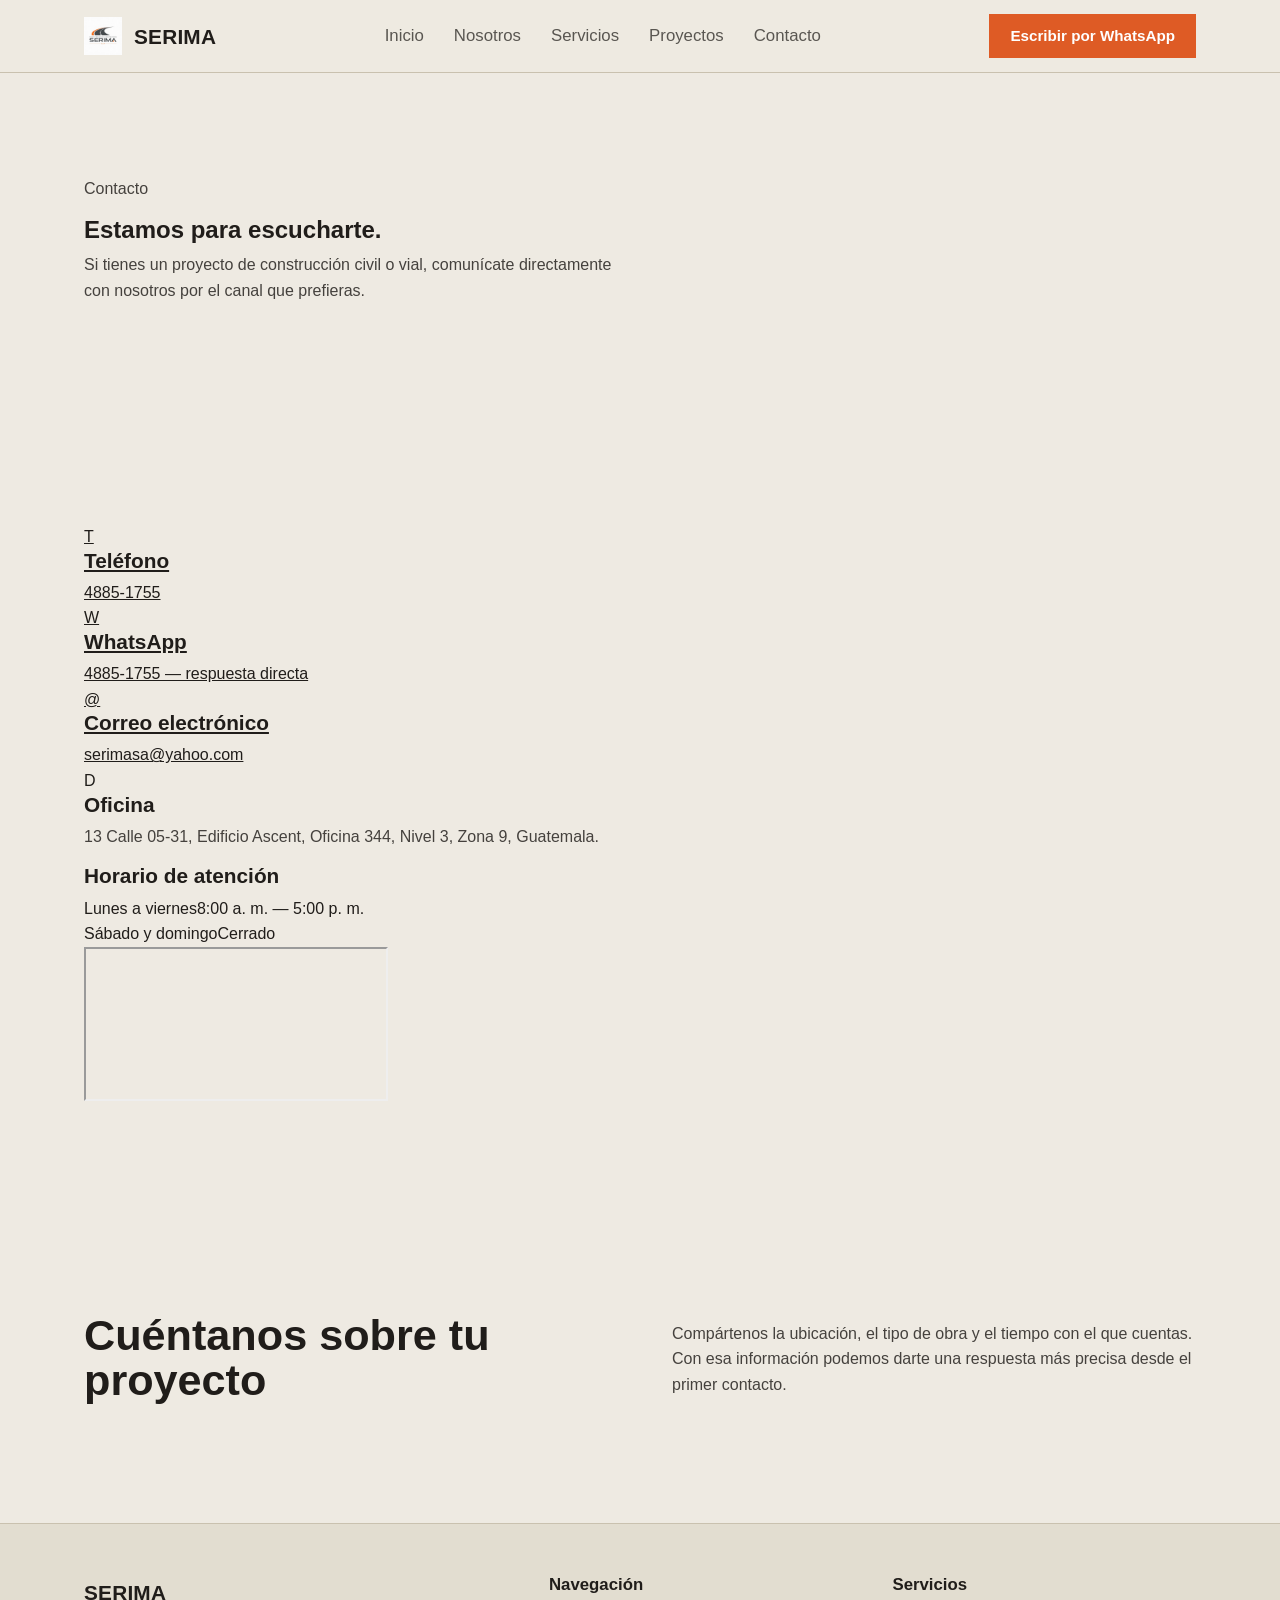
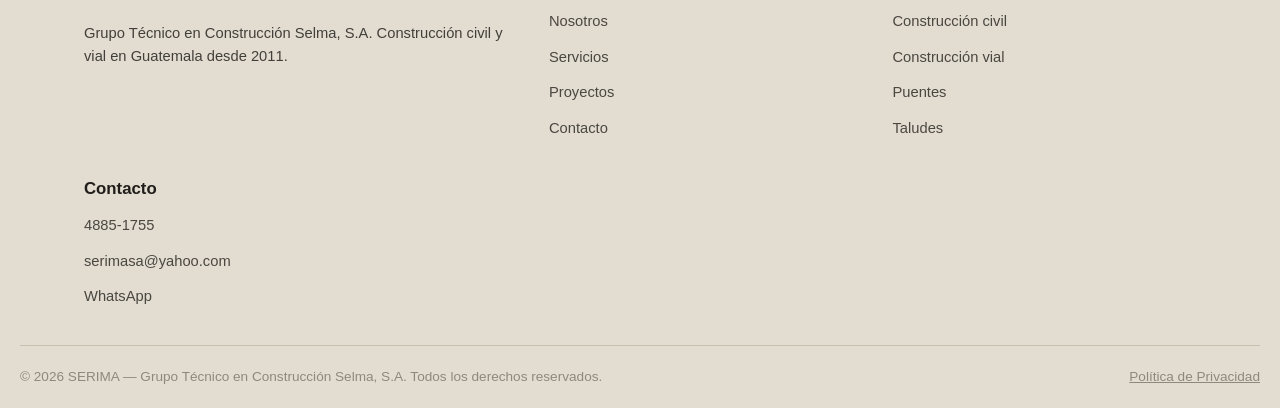
==== contacto.html @ ebe86810 "Add files via upload" ====
<!DOCTYPE html>
<html lang="es-GT">
<head>
<meta charset="UTF-8">
<meta name="viewport" content="width=device-width, initial-scale=1.0">
<title>Contacto | SERIMA — Grupo Técnico en Construcción</title>
<meta name="description" content="Contacta a SERIMA para tu próximo proyecto de construcción civil o vial en Guatemala. Teléfono, WhatsApp, correo y dirección de oficina.">
<link rel="canonical" href="https://serimagt.com/contacto.html">
<link rel="icon" href="recursos/LOGO SERIMA.jpeg">
<link rel="stylesheet" href="styles.css">
</head>
<body>
<a class="skip-link" href="#main">Saltar al contenido principal</a>

<header class="site-header" id="site-header">
  <div class="container">
    <a href="index.html" class="site-logo">
      <img src="recursos/LOGO SERIMA.jpeg" alt="Logotipo de SERIMA">
      <span class="site-logo-text">SERIMA</span>
    </a>
    <nav class="main-nav" id="main-nav" aria-label="Navegación principal">
      <ul>
        <li><a href="index.html">Inicio</a></li>
        <li><a href="nosotros.html">Nosotros</a></li>
        <li><a href="servicios.html">Servicios</a></li>
        <li><a href="proyectos.html">Proyectos</a></li>
        <li><a href="contacto.html" aria-current="page">Contacto</a></li>
      </ul>
    </nav>
    <div class="header-cta">
      <a href="https://wa.me/50248851755" target="_blank" rel="noopener" class="btn btn-primary">Escribir por WhatsApp</a>
      <button type="button" class="nav-toggle" id="nav-toggle" aria-label="Abrir menú" aria-expanded="false" aria-controls="main-nav">
        <span></span><span></span><span></span>
      </button>
    </div>
  </div>
</header>

<main id="main">

  <section class="page-hero">
    <div class="container">
      <p class="page-hero-tag">Contacto</p>
      <h1>Estamos para escucharte.</h1>
      <p>Si tienes un proyecto de construcción civil o vial, comunícate directamente con nosotros por el canal que prefieras.</p>
    </div>
  </section>

  <section>
    <div class="container contact-layout">
      <div class="contact-channels">
        <a href="tel:+50248851755" class="contact-channel">
          <span class="icon">T</span>
          <div><h3>Teléfono</h3><span>4885-1755</span></div>
        </a>
        <a href="https://wa.me/50248851755" target="_blank" rel="noopener" class="contact-channel">
          <span class="icon">W</span>
          <div><h3>WhatsApp</h3><span>4885-1755 — respuesta directa</span></div>
        </a>
        <a href="mailto:serimasa@yahoo.com" class="contact-channel">
          <span class="icon">@</span>
          <div><h3>Correo electrónico</h3><span>serimasa@yahoo.com</span></div>
        </a>
        <div class="contact-channel" style="cursor:default;">
          <span class="icon">D</span>
          <div><h3>Oficina</h3><p>13 Calle 05-31, Edificio Ascent, Oficina 344, Nivel 3, Zona 9, Guatemala.</p></div>
        </div>

        <div class="hours-card">
          <h3>Horario de atención</h3>
          <div class="hours-row"><span>Lunes a viernes</span><span>8:00 a. m. — 5:00 p. m.</span></div>
          <div class="hours-row"><span>Sábado y domingo</span><span>Cerrado</span></div>
        </div>
      </div>

      <div class="contact-map">
        <iframe
          title="Ubicación de SERIMA en Zona 9, Guatemala"
          loading="lazy"
          referrerpolicy="no-referrer-when-downgrade"
          src="https://www.google.com/maps?q=13+Calle+5-31+Zona+9+Ciudad+de+Guatemala&output=embed">
        </iframe>
      </div>
    </div>
  </section>

  <section class="section-tight" style="background:var(--stone-deep);">
    <div class="container statement-grid">
      <h2>Cuéntanos sobre tu proyecto</h2>
      <p>Compártenos la ubicación, el tipo de obra y el tiempo con el que cuentas. Con esa información podemos darte una respuesta más precisa desde el primer contacto.</p>
    </div>
  </section>

</main>

<footer class="site-footer">
  <div class="container footer-grid">
    <div class="footer-brand">
      <span class="site-logo-text">SERIMA</span>
      <p>Grupo Técnico en Construcción Selma, S.A. Construcción civil y vial en Guatemala desde 2011.</p>
    </div>
    <div class="footer-col">
      <h4>Navegación</h4>
      <ul>
        <li><a href="nosotros.html">Nosotros</a></li>
        <li><a href="servicios.html">Servicios</a></li>
        <li><a href="proyectos.html">Proyectos</a></li>
        <li><a href="contacto.html">Contacto</a></li>
      </ul>
    </div>
    <div class="footer-col">
      <h4>Servicios</h4>
      <ul>
        <li><a href="servicios.html#civil">Construcción civil</a></li>
        <li><a href="servicios.html#vial">Construcción vial</a></li>
        <li><a href="servicios.html#puentes">Puentes</a></li>
        <li><a href="servicios.html#taludes">Taludes</a></li>
      </ul>
    </div>
    <div class="footer-col">
      <h4>Contacto</h4>
      <ul>
        <li><a href="tel:+50248851755">4885-1755</a></li>
        <li><a href="mailto:serimasa@yahoo.com">serimasa@yahoo.com</a></li>
        <li><a href="https://wa.me/50248851755" target="_blank" rel="noopener">WhatsApp</a></li>
      </ul>
    </div>
  </div>
  <div class="container footer-bottom">
    <span>&copy; <span id="footer-year">2026</span> SERIMA — Grupo Técnico en Construcción Selma, S.A. Todos los derechos reservados.</span>
    <a href="privacidad.html">Política de Privacidad</a>
  </div>
</footer>

<script src="main.js"></script>
</body>
</html>
---- styles.css ----
/* =========================================================
   SERIMA — Grupo Técnico en Construcción Selma, S.A.
   Hoja de estilos principal

   Concepto: el sitio se lee como un juego de planos técnicos.
   Cada sección es una "lámina" (título con código L-0X), con
   el acento en el naranja de seguridad y azul de plano, sobre
   un fondo de papel técnico. Tipografía condensada para
   titulares (señalética / rotulado de obra) y Plex para el
   cuerpo y los datos técnicos.
   ========================================================= */

:root {
  --paper: #eeeae2;
  --paper-deep: #e2ddd0;
  --ink: #201d1a;
  --steel: #37536b;
  --steel-deep: #223546;
  --safety: #de5b25;
  --safety-deep: #b4441a;
  --concrete: #8d897d;
  --line: #c9c1af;
  --white: #ffffff;

  --font-display: "Barlow Condensed", "Arial Narrow", sans-serif;
  --font-body: "IBM Plex Sans", "Segoe UI", sans-serif;
  --font-mono: "IBM Plex Mono", "Courier New", monospace;

  --maxw: 1240px;
  --gutter: clamp(20px, 5vw, 64px);
  --section-space: clamp(56px, 8vw, 108px);
}

* { box-sizing: border-box; }
html { scroll-behavior: smooth; }
@media (prefers-reduced-motion: reduce) {
  html { scroll-behavior: auto; }
  *, *::before, *::after {
    animation-duration: 0.01ms !important;
    animation-iteration-count: 1 !important;
    transition-duration: 0.01ms !important;
    scroll-behavior: auto !important;
  }
}

body {
  margin: 0;
  font-family: var(--font-body);
  color: var(--ink);
  background: var(--paper);
  line-height: 1.6;
  -webkit-font-smoothing: antialiased;
}

h1, h2, h3, h4 { font-family: var(--font-display); font-weight: 600; line-height: 1.05; margin: 0 0 0.4em; }
h2 { font-size: clamp(1.9rem, 3.4vw, 2.7rem); }
h3 { font-size: 1.3rem; }

p { margin: 0 0 1em; max-width: 62ch; color: var(--ink); opacity: 0.82; }

a { color: inherit; }
img { max-width: 100%; display: block; }

.container { max-width: var(--maxw); margin: 0 auto; padding-left: var(--gutter); padding-right: var(--gutter); }
section { padding-top: var(--section-space); padding-bottom: var(--section-space); }

a:focus-visible, button:focus-visible {
  outline: 2px solid var(--safety);
  outline-offset: 3px;
}

.skip-link {
  position: absolute;
  left: -9999px;
  top: 0;
  background: var(--ink);
  color: var(--white);
  padding: 12px 20px;
  z-index: 200;
}
.skip-link:focus { left: 0; }

/* "Lámina" tag used to open a section — varies placement per section
   rather than repeating one identical eyebrow treatment everywhere. */
.sheet-tag {
  display: inline-block;
  font-family: var(--font-mono);
  font-size: 0.78rem;
  color: var(--steel);
  border: 1px solid var(--line);
  padding: 4px 10px;
  margin: 0 0 18px;
  background: var(--white);
}

/* Buttons */
.btn {
  display: inline-flex;
  align-items: center;
  gap: 10px;
  padding: 13px 26px;
  font-family: var(--font-display);
  font-size: 1.05rem;
  font-weight: 600;
  text-decoration: none;
  border: 1px solid transparent;
  cursor: pointer;
  transition: background 0.2s ease, color 0.2s ease, border-color 0.2s ease;
}
.btn-primary { background: var(--safety); color: var(--white); }
.btn-primary:hover { background: var(--safety-deep); }
.btn-secondary { background: transparent; color: var(--ink); border-color: var(--ink); }
.btn-secondary:hover { background: var(--ink); color: var(--paper); }

/* =========================================================
   HEADER
   ========================================================= */
.site-header {
  position: sticky;
  top: 0;
  z-index: 100;
  background: rgba(238, 234, 226, 0.9);
  backdrop-filter: saturate(160%) blur(8px);
  border-bottom: 1px solid var(--line);
  transition: background 0.2s ease;
}
.site-header .container {
  display: flex;
  align-items: center;
  justify-content: space-between;
  padding-top: 14px;
  padding-bottom: 14px;
}
.site-logo { display: flex; align-items: center; gap: 12px; text-decoration: none; color: var(--ink); }
.site-logo img { height: 38px; width: auto; }
.site-logo-text { font-family: var(--font-display); font-weight: 700; font-size: 1.3rem; letter-spacing: 0.01em; }

.main-nav ul { display: flex; gap: 30px; list-style: none; margin: 0; padding: 0; }
.main-nav a {
  text-decoration: none;
  font-family: var(--font-display);
  font-size: 1.05rem;
  color: var(--ink);
  opacity: 0.72;
  transition: opacity 0.2s ease;
}
.main-nav a:hover { opacity: 1; color: var(--safety); }

.header-cta { display: flex; align-items: center; gap: 18px; }
.header-cta .btn { padding: 9px 20px; font-size: 0.95rem; }

.nav-toggle { display: none; background: none; border: none; cursor: pointer; padding: 6px; }
.nav-toggle span { display: block; width: 24px; height: 2px; background: var(--ink); margin: 5px 0; transition: transform 0.2s ease, opacity 0.2s ease; }
.site-header.nav-open .nav-toggle span:nth-child(1) { transform: translateY(7px) rotate(45deg); }
.site-header.nav-open .nav-toggle span:nth-child(2) { opacity: 0; }
.site-header.nav-open .nav-toggle span:nth-child(3) { transform: translateY(-7px) rotate(-45deg); }

/* =========================================================
   HERO
   ========================================================= */
.hero {
  position: relative;
  padding-top: clamp(40px, 7vw, 84px);
  padding-bottom: clamp(40px, 7vw, 84px);
  background-image:
    linear-gradient(var(--line) 1px, transparent 1px),
    linear-gradient(90deg, var(--line) 1px, transparent 1px);
  background-size: 40px 40px;
  background-position: center top;
  background-color: var(--paper);
  -webkit-mask-image: linear-gradient(to bottom, black 0%, black 82%, transparent 100%);
  mask-image: linear-gradient(to bottom, black 0%, black 82%, transparent 100%);
}
.hero-grid {
  display: grid;
  grid-template-columns: 1.05fr 0.95fr;
  gap: clamp(32px, 5vw, 72px);
  align-items: center;
}
.hero-copy h1 {
  font-size: clamp(2.6rem, 5.2vw, 4.2rem);
  margin-bottom: 0.35em;
  opacity: 0;
  animation: rise 0.7s ease 0.05s forwards;
}
.hero-copy .lede {
  font-size: 1.15rem;
  max-width: 46ch;
  opacity: 0;
  animation: rise 0.7s ease 0.2s forwards;
}
.hero-actions {
  display: flex;
  gap: 16px;
  flex-wrap: wrap;
  margin: 26px 0 40px;
  opacity: 0;
  animation: rise 0.7s ease 0.35s forwards;
}

.title-block {
  display: grid;
  grid-template-columns: repeat(4, auto);
  gap: 0;
  border-top: 1px solid var(--ink);
  border-bottom: 1px solid var(--ink);
  margin: 0;
  opacity: 0;
  animation: rise 0.7s ease 0.5s forwards;
}
.title-block > div {
  padding: 12px 20px 12px 0;
  border-right: 1px solid var(--line);
}
.title-block > div:last-child { border-right: none; padding-right: 0; }
.title-block dt { font-family: var(--font-mono); font-size: 0.72rem; color: var(--concrete); margin: 0 0 4px; }
.title-block dd { font-family: var(--font-display); font-size: 1.15rem; margin: 0; }

.hero-media {
  position: relative;
  margin: 0;
  opacity: 0;
  animation: rise 0.7s ease 0.3s forwards;
}
.hero-media img { width: 100%; aspect-ratio: 4/5; object-fit: cover; background: var(--paper-deep); }
.hero-media figcaption {
  display: flex;
  gap: 10px;
  align-items: baseline;
  font-family: var(--font-mono);
  font-size: 0.78rem;
  color: var(--concrete);
  margin-top: 10px;
}
.hero-media figcaption span { color: var(--safety); }
.crop { position: absolute; width: 22px; height: 22px; border: 2px solid var(--safety); z-index: 2; }
.crop-tl { top: -9px; left: -9px; border-right: none; border-bottom: none; }
.crop-br { bottom: 33px; right: -9px; border-left: none; border-top: none; }

@keyframes rise {
  from { opacity: 0; transform: translateY(14px); }
  to { opacity: 1; transform: translateY(0); }
}
@media (prefers-reduced-motion: reduce) {
  .hero-copy h1, .hero-copy .lede, .hero-actions, .title-block, .hero-media { animation: none; opacity: 1; }
}

/* =========================================================
   STATEMENT BAND
   ========================================================= */
.statement { background: var(--steel-deep); color: var(--paper); }
.statement-grid { display: grid; grid-template-columns: 1fr 1fr; gap: clamp(24px, 5vw, 64px); align-items: center; }
.statement h2 { color: var(--paper); font-size: clamp(1.8rem, 3.4vw, 2.6rem); margin: 0; }
.statement p { color: var(--paper); opacity: 0.78; margin: 0; max-width: 52ch; }

/* =========================================================
   ABOUT
   ========================================================= */
.about-grid { display: grid; grid-template-columns: 0.85fr 1.15fr; gap: clamp(32px, 6vw, 80px); }
.about-figure { display: flex; flex-direction: column; gap: 14px; }
.about-figure .since { font-family: var(--font-display); font-size: 5rem; color: var(--safety); line-height: 1; }
.about-figure .since-label { font-size: 0.98rem; color: var(--concrete); max-width: 20ch; }

.about-copy blockquote {
  margin: 24px 0;
  padding: 4px 0 4px 22px;
  border-left: 3px solid var(--safety);
  font-family: var(--font-display);
  font-size: 1.3rem;
  font-weight: 500;
  font-style: normal;
  color: var(--ink);
  max-width: 46ch;
}

.chips-label { font-family: var(--font-mono); font-size: 0.85rem; color: var(--concrete); margin-top: 48px; }
.chip-list { list-style: none; margin: 14px 0 0; padding: 0; display: flex; flex-wrap: wrap; gap: 10px; }
.chip-list li {
  font-size: 0.92rem;
  padding: 8px 14px;
  border: 1px solid var(--line);
  background: var(--white);
}

/* =========================================================
   SERVICES / EXPERIENCIA
   ========================================================= */
.services-grid {
  display: grid;
  grid-template-columns: repeat(4, 1fr);
  gap: 1px;
  background: var(--line);
  margin-top: 36px;
  border: 1px solid var(--line);
}
.service-card { background: var(--paper); padding: 32px 28px; transition: background 0.2s ease; }
.service-card:hover { background: var(--white); }
.service-card .code { display: block; font-family: var(--font-mono); color: var(--safety); font-size: 0.85rem; margin-bottom: 20px; }
.service-card h3 { margin-bottom: 10px; }
.service-card p { font-size: 0.95rem; margin-bottom: 0; max-width: 34ch; }

.traits-block { margin-top: var(--section-space); }
.traits-list {
  margin: 20px 0 0;
  display: grid;
  grid-template-columns: repeat(3, 1fr);
  border-top: 1px solid var(--line);
}
.traits-list > div {
  padding: 22px 26px 22px 0;
  border-bottom: 1px solid var(--line);
}
.traits-list > div:nth-child(3n) { padding-right: 0; }
.traits-list dt { font-family: var(--font-display); font-size: 1.15rem; margin-bottom: 6px; }
.traits-list dd { margin: 0; font-size: 0.92rem; color: var(--concrete); max-width: 32ch; }

/* =========================================================
   ENFOQUE / PROCESS RAIL
   ========================================================= */
.approach-lede { margin-top: 4px; max-width: 60ch; }
.process-rail {
  list-style: none;
  margin: 48px 0 0;
  padding: 0;
  display: grid;
  grid-template-columns: repeat(5, 1fr);
  gap: 24px;
  position: relative;
}
.process-rail::before {
  content: "";
  position: absolute;
  top: 14px;
  left: 0;
  right: 0;
  height: 1px;
  background: var(--line);
}
.process-rail li { position: relative; padding-top: 40px; }
.process-rail .step-index {
  position: absolute;
  top: 0;
  left: 0;
  font-family: var(--font-mono);
  font-size: 0.85rem;
  color: var(--white);
  background: var(--safety);
  width: 28px;
  height: 28px;
  display: flex;
  align-items: center;
  justify-content: center;
}
.process-rail h3 { font-size: 1.15rem; margin-bottom: 6px; }
.process-rail p { font-size: 0.9rem; margin-bottom: 0; max-width: 26ch; }

/* =========================================================
   PROJECTS
   ========================================================= */
.projects-header {
  display: flex;
  justify-content: space-between;
  align-items: flex-end;
  flex-wrap: wrap;
  gap: 24px;
  margin-bottom: 36px;
}
.filter-bar { display: flex; flex-wrap: wrap; gap: 10px; }
.filter-btn {
  font-family: var(--font-display);
  font-size: 1rem;
  padding: 8px 18px;
  background: var(--white);
  border: 1px solid var(--line);
  cursor: pointer;
  color: var(--ink);
  opacity: 0.75;
  transition: all 0.2s ease;
}
.filter-btn:hover { border-color: var(--safety); opacity: 1; }
.filter-btn.active { background: var(--ink); border-color: var(--ink); color: var(--paper); opacity: 1; }

.projects-grid { display: grid; grid-template-columns: repeat(3, 1fr); gap: 24px; }
.project-card {
  cursor: pointer;
  background: none;
  border: none;
  padding: 0;
  text-align: left;
  font: inherit;
  color: inherit;
  display: block;
  width: 100%;
}
.project-card .thumb { aspect-ratio: 4/3; overflow: hidden; background: var(--paper-deep); position: relative; }
.project-card .thumb img { width: 100%; height: 100%; object-fit: cover; transition: transform 0.4s ease; }
.project-card:hover .thumb img { transform: scale(1.04); }
.project-card .code-tag {
  position: absolute;
  top: 10px;
  left: 10px;
  font-family: var(--font-mono);
  font-size: 0.72rem;
  background: rgba(32, 29, 26, 0.82);
  color: var(--white);
  padding: 4px 8px;
}
.project-card .tag {
  position: absolute;
  bottom: 10px;
  left: 10px;
  background: var(--safety);
  color: var(--white);
  font-family: var(--font-display);
  font-size: 0.9rem;
  padding: 3px 10px;
}
.project-card h3 { margin-top: 14px; font-size: 1.2rem; }
.project-card .meta { font-family: var(--font-mono); font-size: 0.8rem; color: var(--concrete); }
.project-card[hidden] { display: none; }

/* Project modal */
.modal-overlay {
  position: fixed;
  inset: 0;
  background: rgba(20, 18, 15, 0.88);
  display: none;
  align-items: center;
  justify-content: center;
  z-index: 300;
  padding: 24px;
}
.modal-overlay.open { display: flex; }
.modal { background: var(--white); max-width: 980px; width: 100%; max-height: 90vh; overflow-y: auto; position: relative; }
.modal-close {
  position: absolute;
  top: 14px;
  right: 14px;
  background: var(--white);
  border: 1px solid var(--line);
  width: 40px;
  height: 40px;
  cursor: pointer;
  font-size: 1.3rem;
  z-index: 5;
}
.modal-gallery { display: grid; grid-template-columns: 2fr 1fr; gap: 2px; background: var(--line); }
.modal-gallery .main-img { aspect-ratio: 4/3; overflow: hidden; grid-row: span 2; }
.modal-gallery .sub-img { aspect-ratio: 4/3; overflow: hidden; }
.modal-gallery img { width: 100%; height: 100%; object-fit: cover; }
.modal-body { padding: clamp(24px, 4vw, 44px); }
.modal-body .sheet-tag { margin-bottom: 14px; }
.modal-body h3 { font-size: 1.8rem; }
.modal-body .meta { font-family: var(--font-mono); font-size: 0.85rem; color: var(--concrete); }
.spec-list { margin-top: 22px; border-top: 1px solid var(--line); padding-top: 18px; display: grid; gap: 12px; }
.spec-list .row { display: grid; grid-template-columns: 190px 1fr; gap: 16px; font-size: 0.9rem; }
.spec-list .row span:first-child { font-family: var(--font-mono); font-size: 0.78rem; color: var(--steel); }

/* =========================================================
   CTA BAND
   ========================================================= */
.cta-band { background: var(--ink); color: var(--paper); }
.cta-band-grid { display: flex; align-items: center; justify-content: space-between; flex-wrap: wrap; gap: 24px; }
.cta-band h2 { color: var(--paper); font-size: clamp(1.7rem, 3vw, 2.3rem); margin-bottom: 8px; }
.cta-band p { color: var(--paper); opacity: 0.72; margin-bottom: 0; max-width: 46ch; }

/* =========================================================
   CONTACT
   ========================================================= */
.contact-lede { margin-top: -6px; }
.contact-grid { display: grid; grid-template-columns: repeat(3, 1fr); gap: 20px; margin-top: 32px; }
.contact-card { border: 1px solid var(--line); padding: 26px; background: var(--white); }
.contact-card-wide { grid-column: span 2; }
.contact-card .label { display: block; font-family: var(--font-mono); font-size: 0.78rem; color: var(--concrete); margin-bottom: 10px; }
.contact-card a, .contact-card span.value { font-family: var(--font-display); font-size: 1.2rem; text-decoration: none; }
.contact-card a:hover { color: var(--safety); }

/* =========================================================
   FOOTER
   ========================================================= */
.site-footer { background: var(--paper-deep); border-top: 1px solid var(--line); padding-top: 52px; }
.footer-grid { display: grid; grid-template-columns: 1.4fr 1fr 1fr; gap: 40px; padding-bottom: 36px; }
.footer-brand .site-logo-text { font-size: 1.3rem; }
.footer-brand p { margin-top: 12px; font-size: 0.92rem; }
.footer-col h4 { font-size: 1.05rem; margin-bottom: 14px; }
.footer-col ul { list-style: none; margin: 0; padding: 0; display: grid; gap: 10px; }
.footer-col a { text-decoration: none; font-size: 0.92rem; opacity: 0.78; }
.footer-col a:hover { opacity: 1; color: var(--safety); }
.footer-bottom {
  border-top: 1px solid var(--line);
  padding: 20px 0;
  display: flex;
  justify-content: space-between;
  flex-wrap: wrap;
  gap: 12px;
  font-size: 0.85rem;
  color: var(--concrete);
}
.footer-bottom a { text-decoration: underline; }

/* =========================================================
   RESPONSIVE
   ========================================================= */
@media (max-width: 1080px) {
  .services-grid { grid-template-columns: repeat(2, 1fr); }
  .traits-list { grid-template-columns: repeat(2, 1fr); }
  .traits-list > div:nth-child(3n) { padding-right: 26px; }
  .traits-list > div:nth-child(2n) { padding-right: 0; }
  .process-rail { grid-template-columns: repeat(3, 1fr); row-gap: 40px; }
  .projects-grid { grid-template-columns: repeat(2, 1fr); }
}

@media (max-width: 900px) {
  .main-nav, .header-cta .btn-secondary { display: none; }
  .nav-toggle { display: block; }

  .site-header.nav-open .main-nav {
    display: block;
    position: absolute;
    top: 100%;
    left: 0;
    right: 0;
    background: var(--paper);
    border-bottom: 1px solid var(--line);
    padding: 20px var(--gutter) 28px;
  }
  .site-header.nav-open .main-nav ul { flex-direction: column; gap: 16px; }

  .hero-grid { grid-template-columns: 1fr; }
  .hero-media { order: -1; }
  .hero-media img { width: 100%; height: 46vh; max-height: 340px; aspect-ratio: auto; object-fit: cover; }
  .title-block { grid-template-columns: repeat(2, 1fr); row-gap: 14px; }
  .title-block > div:nth-child(odd) { border-right: 1px solid var(--line); }
  .title-block > div:nth-child(even) { border-right: none; }

  .statement-grid { grid-template-columns: 1fr; }
  .about-grid { grid-template-columns: 1fr; }
  .about-figure { flex-direction: row; align-items: center; gap: 22px; }

  .contact-grid { grid-template-columns: repeat(2, 1fr); }
  .contact-card-wide { grid-column: span 2; }

  .footer-grid { grid-template-columns: 1fr 1fr; }
}

@media (max-width: 680px) {
  .services-grid { grid-template-columns: 1fr; }
  .traits-list { grid-template-columns: 1fr; }
  .traits-list > div { padding-right: 0 !important; }
  .process-rail { grid-template-columns: 1fr; row-gap: 28px; }
  .process-rail::before { display: none; }
  .projects-grid { grid-template-columns: 1fr; }
  .modal-gallery { grid-template-columns: 1fr; }
  .modal-gallery .main-img { grid-row: auto; }
  .contact-grid { grid-template-columns: 1fr; }
  .contact-card-wide { grid-column: span 1; }
  .footer-grid { grid-template-columns: 1fr; }
  .cta-band-grid { flex-direction: column; align-items: flex-start; }
  .about-figure { flex-direction: column; align-items: flex-start; }
  .spec-list .row { grid-template-columns: 1fr; gap: 2px; }
}

/* =========================================================
   PRIVACY PAGE (compatibilidad con privacidad.html existente)
   ========================================================= */
.legal-page main { padding-top: var(--section-space); padding-bottom: var(--section-space); }
.legal-page h1 { font-size: clamp(2rem, 4vw, 2.8rem); }
.legal-page h2 { font-size: 1.3rem; margin-top: 2em; }
.legal-page .updated { color: var(--concrete); font-size: 0.9rem; }
.legal-page article { max-width: 72ch; }
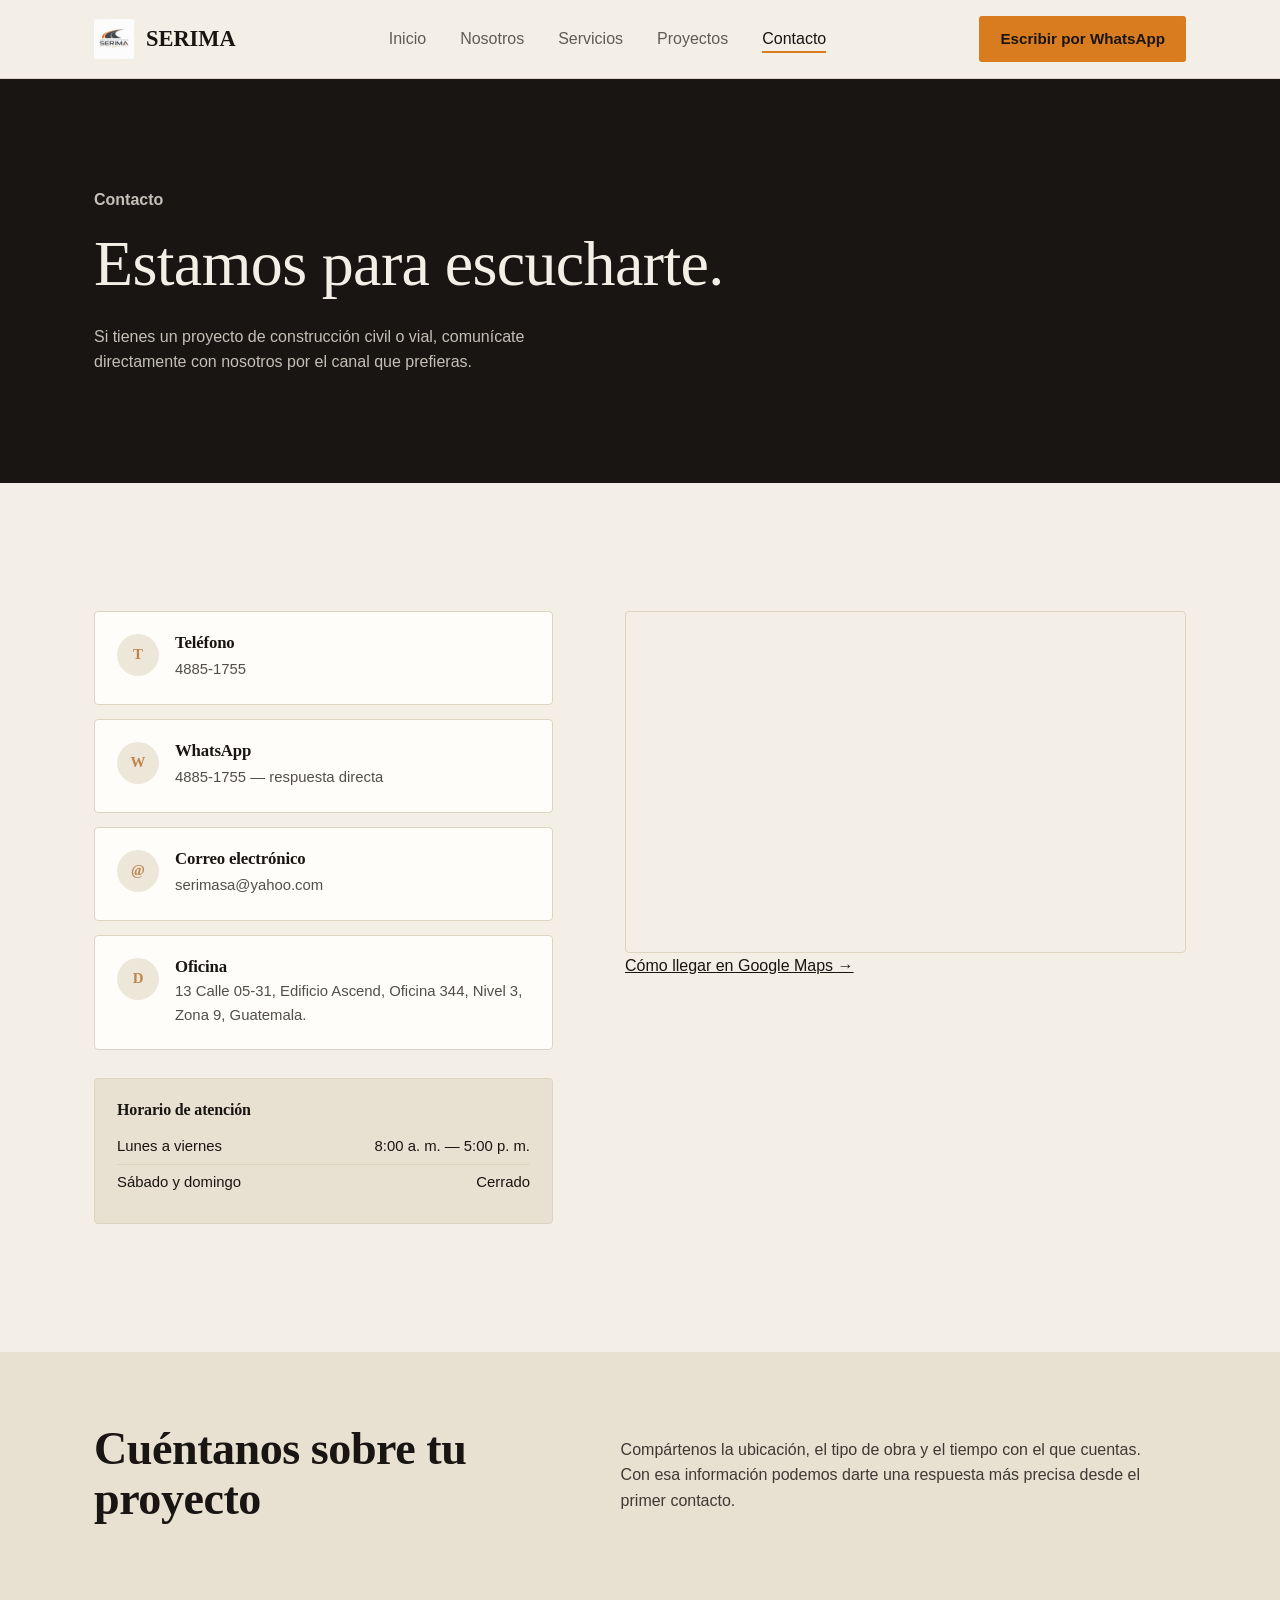
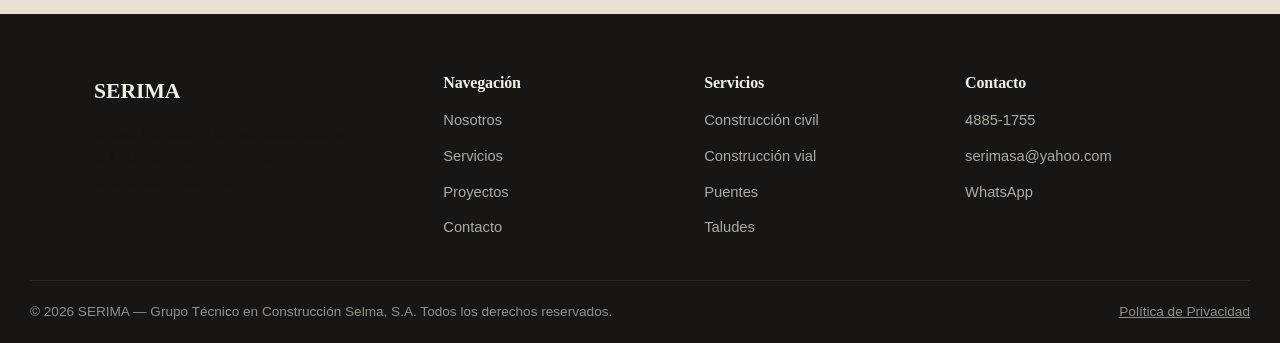
==== commit c2cd9370: "Update contacto.html" ====
--- a/contacto.html
+++ b/contacto.html
@@ -3,6 +3,8 @@
 <head>
 <meta charset="UTF-8">
 <meta name="viewport" content="width=device-width, initial-scale=1.0">
+<meta name="referrer" content="strict-origin-when-cross-origin">
+<meta http-equiv="Content-Security-Policy" content="default-src 'self'; script-src 'self' 'unsafe-inline'; style-src 'self' 'unsafe-inline' https://fonts.googleapis.com; font-src https://fonts.gstatic.com; img-src 'self' data:; frame-src https://www.google.com; connect-src 'self'; base-uri 'self'; form-action 'self'; object-src 'none'; frame-ancestors 'self';">
 <title>Contacto | SERIMA — Grupo Técnico en Construcción</title>
 <meta name="description" content="Contacta a SERIMA para tu próximo proyecto de construcción civil o vial en Guatemala. Teléfono, WhatsApp, correo y dirección de oficina.">
 <link rel="canonical" href="https://serimagt.com/contacto.html">
@@ -63,7 +65,7 @@
         </a>
         <div class="contact-channel" style="cursor:default;">
           <span class="icon">D</span>
-          <div><h3>Oficina</h3><p>13 Calle 05-31, Edificio Ascent, Oficina 344, Nivel 3, Zona 9, Guatemala.</p></div>
+          <div><h3>Oficina</h3><p>13 Calle 05-31, Edificio Ascend, Oficina 344, Nivel 3, Zona 9, Guatemala.</p></div>
         </div>
 
         <div class="hours-card">
@@ -73,13 +75,16 @@
         </div>
       </div>
 
-      <div class="contact-map">
-        <iframe
-          title="Ubicación de SERIMA en Zona 9, Guatemala"
-          loading="lazy"
-          referrerpolicy="no-referrer-when-downgrade"
-          src="https://www.google.com/maps?q=13+Calle+5-31+Zona+9+Ciudad+de+Guatemala&output=embed">
-        </iframe>
+      <div class="contact-map-col">
+        <div class="contact-map">
+          <iframe
+            title="Ubicación de SERIMA — Edificio Ascend, Zona 9, Guatemala"
+            loading="lazy"
+            referrerpolicy="no-referrer-when-downgrade"
+            src="https://www.google.com/maps?q=Edificio+Ascend+13+Calle+5-31+Zona+9+Ciudad+de+Guatemala&output=embed">
+          </iframe>
+        </div>
+        <a href="https://www.google.com/maps/dir/?api=1&destination=Edificio+Ascend,+13+Calle+5-31,+Zona+9,+Ciudad+de+Guatemala" target="_blank" rel="noopener" class="map-directions-link">Cómo llegar en Google Maps →</a>
       </div>
     </div>
   </section>
--- a/styles.css
+++ b/styles.css
@@ -1,34 +1,40 @@
 /* =========================================================
    SERIMA — Grupo Técnico en Construcción Selma, S.A.
-   Hoja de estilos principal
-
-   Concepto: el sitio se lee como un juego de planos técnicos.
-   Cada sección es una "lámina" (título con código L-0X), con
-   el acento en el naranja de seguridad y azul de plano, sobre
-   un fondo de papel técnico. Tipografía condensada para
-   titulares (señalética / rotulado de obra) y Plex para el
-   cuerpo y los datos técnicos.
-   ========================================================= */
+   Sistema visual
+
+   Dirección: la empresa construye sobre terreno real —
+   pilotes que buscan roca firme, taludes que se leen como
+   curvas de nivel, carreteras que trazan una línea sobre el
+   territorio. La identidad toma esa idea (topografía y
+   asentamiento) en vez del recurso típico de "plano azul
+   con retícula". Fondo cálido tipo piedra, un serif con
+   carácter para los titulares, un accente ámbar de
+   señalización usado con moderación, y curvas de nivel como
+   único motivo gráfico recurrente.
+   ========================================================= */
+
+@import url('https://fonts.googleapis.com/css2?family=Fraunces:opsz,wght@9..144,400;9..144,500;9..144,600;9..144,700&family=Inter:wght@400;500;600;700&display=swap');
 
 :root {
-  --paper: #eeeae2;
-  --paper-deep: #e2ddd0;
-  --ink: #201d1a;
-  --steel: #37536b;
-  --steel-deep: #223546;
-  --safety: #de5b25;
-  --safety-deep: #b4441a;
-  --concrete: #8d897d;
-  --line: #c9c1af;
-  --white: #ffffff;
-
-  --font-display: "Barlow Condensed", "Arial Narrow", sans-serif;
-  --font-body: "IBM Plex Sans", "Segoe UI", sans-serif;
-  --font-mono: "IBM Plex Mono", "Courier New", monospace;
-
-  --maxw: 1240px;
+  --basalt: #191512;
+  --basalt-soft: #2a2420;
+  --stone: #f4efe6;
+  --stone-deep: #e8e0d0;
+  --card: #fffdf9;
+  --clay: #6b6255;
+  --clay-soft: #a89f8e;
+  --line: #ddd4c1;
+  --amber: #d97b1f;
+  --amber-deep: #a95e13;
+  --pine: #445641;
+
+  --font-display: "Fraunces", Georgia, serif;
+  --font-body: "Inter", "Segoe UI", sans-serif;
+
+  --maxw: 1220px;
   --gutter: clamp(20px, 5vw, 64px);
-  --section-space: clamp(56px, 8vw, 108px);
+  --space-lg: clamp(72px, 10vw, 132px);
+  --space-md: clamp(40px, 6vw, 72px);
 }
 
 * { box-sizing: border-box; }
@@ -46,525 +52,482 @@
 body {
   margin: 0;
   font-family: var(--font-body);
-  color: var(--ink);
-  background: var(--paper);
+  color: var(--basalt);
+  background: var(--stone);
   line-height: 1.6;
   -webkit-font-smoothing: antialiased;
 }
 
-h1, h2, h3, h4 { font-family: var(--font-display); font-weight: 600; line-height: 1.05; margin: 0 0 0.4em; }
-h2 { font-size: clamp(1.9rem, 3.4vw, 2.7rem); }
-h3 { font-size: 1.3rem; }
-
-p { margin: 0 0 1em; max-width: 62ch; color: var(--ink); opacity: 0.82; }
+h1, h2, h3, h4 {
+  font-family: var(--font-display);
+  font-weight: 600;
+  line-height: 1.08;
+  letter-spacing: -0.01em;
+  margin: 0 0 0.4em;
+  color: var(--basalt);
+}
+h1 { font-size: clamp(2.6rem, 5vw, 4.4rem); font-weight: 500; }
+h2 { font-size: clamp(2rem, 3.6vw, 3rem); }
+h3 { font-size: 1.35rem; font-weight: 600; }
+
+p { margin: 0 0 1em; max-width: 62ch; color: var(--basalt); opacity: 0.82; }
+.eyebrow { font-family: var(--font-body); font-weight: 600; font-size: 0.95rem; color: var(--amber-deep); margin: 0 0 14px; }
 
 a { color: inherit; }
 img { max-width: 100%; display: block; }
+ul { padding: 0; margin: 0; }
+li { list-style: none; }
 
 .container { max-width: var(--maxw); margin: 0 auto; padding-left: var(--gutter); padding-right: var(--gutter); }
-section { padding-top: var(--section-space); padding-bottom: var(--section-space); }
-
-a:focus-visible, button:focus-visible {
-  outline: 2px solid var(--safety);
+section { padding-top: var(--space-lg); padding-bottom: var(--space-lg); }
+.section-tight { padding-top: var(--space-md); padding-bottom: var(--space-md); }
+
+a:focus-visible, button:focus-visible, input:focus-visible, textarea:focus-visible {
+  outline: 2px solid var(--amber);
   outline-offset: 3px;
 }
 
 .skip-link {
+  position: absolute; left: -9999px; top: 0;
+  background: var(--basalt); color: var(--stone);
+  padding: 12px 20px; z-index: 200;
+}
+.skip-link:focus { left: 0; }
+
+/* Motivo gráfico: curva de nivel — se usa como firma visual puntual,
+   no como fondo repetido en cada sección. */
+.contour {
   position: absolute;
-  left: -9999px;
-  top: 0;
-  background: var(--ink);
-  color: var(--white);
-  padding: 12px 20px;
-  z-index: 200;
-}
-.skip-link:focus { left: 0; }
-
-/* "Lámina" tag used to open a section — varies placement per section
-   rather than repeating one identical eyebrow treatment everywhere. */
-.sheet-tag {
-  display: inline-block;
-  font-family: var(--font-mono);
-  font-size: 0.78rem;
-  color: var(--steel);
-  border: 1px solid var(--line);
-  padding: 4px 10px;
-  margin: 0 0 18px;
-  background: var(--white);
-}
-
-/* Buttons */
+  pointer-events: none;
+  opacity: 0.5;
+}
+
+/* =========================================================
+   BOTONES
+   ========================================================= */
 .btn {
   display: inline-flex;
   align-items: center;
   gap: 10px;
-  padding: 13px 26px;
-  font-family: var(--font-display);
-  font-size: 1.05rem;
+  padding: 15px 28px;
+  font-family: var(--font-body);
+  font-size: 1rem;
   font-weight: 600;
   text-decoration: none;
+  border-radius: 3px;
   border: 1px solid transparent;
   cursor: pointer;
-  transition: background 0.2s ease, color 0.2s ease, border-color 0.2s ease;
-}
-.btn-primary { background: var(--safety); color: var(--white); }
-.btn-primary:hover { background: var(--safety-deep); }
-.btn-secondary { background: transparent; color: var(--ink); border-color: var(--ink); }
-.btn-secondary:hover { background: var(--ink); color: var(--paper); }
+  transition: background 0.2s ease, color 0.2s ease, border-color 0.2s ease, transform 0.15s ease;
+}
+.btn-primary { background: var(--amber); color: var(--basalt); }
+.btn-primary:hover { background: var(--amber-deep); color: var(--stone); transform: translateY(-1px); }
+.btn-outline { background: transparent; color: var(--basalt); border-color: var(--basalt); }
+.btn-outline:hover { background: var(--basalt); color: var(--stone); }
+.btn-outline-light { background: transparent; color: var(--stone); border-color: rgba(244,239,230,0.5); }
+.btn-outline-light:hover { background: var(--stone); color: var(--basalt); }
+.btn-block { width: 100%; justify-content: center; }
 
 /* =========================================================
    HEADER
    ========================================================= */
 .site-header {
-  position: sticky;
-  top: 0;
-  z-index: 100;
-  background: rgba(238, 234, 226, 0.9);
-  backdrop-filter: saturate(160%) blur(8px);
+  position: sticky; top: 0; z-index: 100;
+  background: rgba(244, 239, 230, 0.92);
+  backdrop-filter: saturate(160%) blur(10px);
   border-bottom: 1px solid var(--line);
-  transition: background 0.2s ease;
 }
 .site-header .container {
-  display: flex;
-  align-items: center;
-  justify-content: space-between;
-  padding-top: 14px;
-  padding-bottom: 14px;
-}
-.site-logo { display: flex; align-items: center; gap: 12px; text-decoration: none; color: var(--ink); }
-.site-logo img { height: 38px; width: auto; }
-.site-logo-text { font-family: var(--font-display); font-weight: 700; font-size: 1.3rem; letter-spacing: 0.01em; }
-
-.main-nav ul { display: flex; gap: 30px; list-style: none; margin: 0; padding: 0; }
+  display: flex; align-items: center; justify-content: space-between;
+  padding-top: 16px; padding-bottom: 16px;
+}
+.site-logo { display: flex; align-items: center; gap: 12px; text-decoration: none; color: var(--basalt); }
+.site-logo img { height: 40px; width: auto; border-radius: 2px; }
+.site-logo-text { font-family: var(--font-display); font-weight: 600; font-size: 1.4rem; }
+
+.main-nav ul { display: flex; gap: 34px; }
 .main-nav a {
-  text-decoration: none;
-  font-family: var(--font-display);
-  font-size: 1.05rem;
-  color: var(--ink);
-  opacity: 0.72;
+  text-decoration: none; font-size: 1rem; font-weight: 500;
+  color: var(--basalt); opacity: 0.68; position: relative;
   transition: opacity 0.2s ease;
 }
-.main-nav a:hover { opacity: 1; color: var(--safety); }
+.main-nav a::after {
+  content: ""; position: absolute; left: 0; right: 0; bottom: -6px;
+  height: 2px; background: var(--amber);
+  transform: scaleX(0); transform-origin: left; transition: transform 0.25s ease;
+}
+.main-nav a:hover { opacity: 1; }
+.main-nav a:hover::after { transform: scaleX(1); }
+.main-nav a[aria-current="page"] { opacity: 1; }
+.main-nav a[aria-current="page"]::after { transform: scaleX(1); }
 
 .header-cta { display: flex; align-items: center; gap: 18px; }
-.header-cta .btn { padding: 9px 20px; font-size: 0.95rem; }
+.header-cta .btn { padding: 10px 20px; font-size: 0.95rem; }
 
 .nav-toggle { display: none; background: none; border: none; cursor: pointer; padding: 6px; }
-.nav-toggle span { display: block; width: 24px; height: 2px; background: var(--ink); margin: 5px 0; transition: transform 0.2s ease, opacity 0.2s ease; }
+.nav-toggle span { display: block; width: 24px; height: 2px; background: var(--basalt); margin: 5px 0; transition: transform 0.2s ease, opacity 0.2s ease; }
 .site-header.nav-open .nav-toggle span:nth-child(1) { transform: translateY(7px) rotate(45deg); }
 .site-header.nav-open .nav-toggle span:nth-child(2) { opacity: 0; }
 .site-header.nav-open .nav-toggle span:nth-child(3) { transform: translateY(-7px) rotate(-45deg); }
 
 /* =========================================================
-   HERO
+   HERO (portada interior — imagen + texto)
+   ========================================================= */
+.page-hero {
+  background: var(--basalt);
+  color: var(--stone);
+  position: relative;
+  overflow: hidden;
+  padding-top: clamp(64px, 10vw, 108px);
+  padding-bottom: clamp(56px, 8vw, 92px);
+}
+.page-hero .container { position: relative; z-index: 2; }
+.page-hero h1 { color: var(--stone); }
+.page-hero p { color: var(--stone); opacity: 0.78; max-width: 56ch; }
+.page-hero-tag { font-weight: 600; color: var(--amber); margin-bottom: 16px; font-size: 1rem; }
+
+/* =========================================================
+   HERO — PORTADA PRINCIPAL (index)
    ========================================================= */
 .hero {
   position: relative;
-  padding-top: clamp(40px, 7vw, 84px);
-  padding-bottom: clamp(40px, 7vw, 84px);
-  background-image:
-    linear-gradient(var(--line) 1px, transparent 1px),
-    linear-gradient(90deg, var(--line) 1px, transparent 1px);
-  background-size: 40px 40px;
-  background-position: center top;
-  background-color: var(--paper);
-  -webkit-mask-image: linear-gradient(to bottom, black 0%, black 82%, transparent 100%);
-  mask-image: linear-gradient(to bottom, black 0%, black 82%, transparent 100%);
+  background: var(--basalt);
+  color: var(--stone);
+  overflow: hidden;
 }
 .hero-grid {
   display: grid;
-  grid-template-columns: 1.05fr 0.95fr;
-  gap: clamp(32px, 5vw, 72px);
-  align-items: center;
-}
+  grid-template-columns: 1fr 0.92fr;
+  min-height: min(88vh, 780px);
+}
+.hero-copy {
+  display: flex;
+  flex-direction: column;
+  justify-content: center;
+  padding: clamp(48px, 6vw, 0px) var(--gutter);
+  max-width: 620px;
+}
+.hero-copy .eyebrow { color: var(--amber); }
 .hero-copy h1 {
-  font-size: clamp(2.6rem, 5.2vw, 4.2rem);
-  margin-bottom: 0.35em;
-  opacity: 0;
-  animation: rise 0.7s ease 0.05s forwards;
+  color: var(--stone);
+  clip-path: inset(0 0 100% 0);
+  animation: reveal-up 0.9s cubic-bezier(.19,1,.22,1) 0.15s forwards;
 }
 .hero-copy .lede {
-  font-size: 1.15rem;
-  max-width: 46ch;
-  opacity: 0;
-  animation: rise 0.7s ease 0.2s forwards;
+  color: var(--stone); opacity: 0;
+  max-width: 46ch; font-size: 1.15rem;
+  animation: fade-in 0.8s ease 0.6s forwards;
 }
 .hero-actions {
-  display: flex;
-  gap: 16px;
-  flex-wrap: wrap;
-  margin: 26px 0 40px;
-  opacity: 0;
-  animation: rise 0.7s ease 0.35s forwards;
-}
-
-.title-block {
-  display: grid;
-  grid-template-columns: repeat(4, auto);
-  gap: 0;
-  border-top: 1px solid var(--ink);
-  border-bottom: 1px solid var(--ink);
-  margin: 0;
-  opacity: 0;
-  animation: rise 0.7s ease 0.5s forwards;
-}
-.title-block > div {
-  padding: 12px 20px 12px 0;
-  border-right: 1px solid var(--line);
-}
-.title-block > div:last-child { border-right: none; padding-right: 0; }
-.title-block dt { font-family: var(--font-mono); font-size: 0.72rem; color: var(--concrete); margin: 0 0 4px; }
-.title-block dd { font-family: var(--font-display); font-size: 1.15rem; margin: 0; }
-
+  display: flex; gap: 16px; flex-wrap: wrap; margin: 8px 0 0;
+  opacity: 0; animation: fade-in 0.8s ease 0.8s forwards;
+}
 .hero-media {
   position: relative;
-  margin: 0;
-  opacity: 0;
-  animation: rise 0.7s ease 0.3s forwards;
-}
-.hero-media img { width: 100%; aspect-ratio: 4/5; object-fit: cover; background: var(--paper-deep); }
-.hero-media figcaption {
-  display: flex;
-  gap: 10px;
-  align-items: baseline;
-  font-family: var(--font-mono);
-  font-size: 0.78rem;
-  color: var(--concrete);
-  margin-top: 10px;
-}
-.hero-media figcaption span { color: var(--safety); }
-.crop { position: absolute; width: 22px; height: 22px; border: 2px solid var(--safety); z-index: 2; }
-.crop-tl { top: -9px; left: -9px; border-right: none; border-bottom: none; }
-.crop-br { bottom: 33px; right: -9px; border-left: none; border-top: none; }
-
-@keyframes rise {
-  from { opacity: 0; transform: translateY(14px); }
-  to { opacity: 1; transform: translateY(0); }
-}
+  min-height: 320px;
+  clip-path: inset(0 0 0 100%);
+  animation: reveal-left 1s cubic-bezier(.19,1,.22,1) 0.1s forwards;
+}
+.hero-media img { width: 100%; height: 100%; object-fit: cover; }
+.hero-media::after {
+  content: "";
+  position: absolute; inset: 0;
+  background: linear-gradient(100deg, var(--basalt) 0%, rgba(25,21,18,0.15) 30%, rgba(25,21,18,0) 55%);
+}
+
+@keyframes reveal-up { to { clip-path: inset(0 0 0% 0); } }
+@keyframes reveal-left { to { clip-path: inset(0 0 0 0%); } }
+@keyframes fade-in { to { opacity: 1; } }
 @media (prefers-reduced-motion: reduce) {
-  .hero-copy h1, .hero-copy .lede, .hero-actions, .title-block, .hero-media { animation: none; opacity: 1; }
-}
-
-/* =========================================================
-   STATEMENT BAND
-   ========================================================= */
-.statement { background: var(--steel-deep); color: var(--paper); }
-.statement-grid { display: grid; grid-template-columns: 1fr 1fr; gap: clamp(24px, 5vw, 64px); align-items: center; }
-.statement h2 { color: var(--paper); font-size: clamp(1.8rem, 3.4vw, 2.6rem); margin: 0; }
-.statement p { color: var(--paper); opacity: 0.78; margin: 0; max-width: 52ch; }
-
-/* =========================================================
-   ABOUT
-   ========================================================= */
-.about-grid { display: grid; grid-template-columns: 0.85fr 1.15fr; gap: clamp(32px, 6vw, 80px); }
-.about-figure { display: flex; flex-direction: column; gap: 14px; }
-.about-figure .since { font-family: var(--font-display); font-size: 5rem; color: var(--safety); line-height: 1; }
-.about-figure .since-label { font-size: 0.98rem; color: var(--concrete); max-width: 20ch; }
-
-.about-copy blockquote {
-  margin: 24px 0;
-  padding: 4px 0 4px 22px;
-  border-left: 3px solid var(--safety);
-  font-family: var(--font-display);
-  font-size: 1.3rem;
-  font-weight: 500;
-  font-style: normal;
-  color: var(--ink);
-  max-width: 46ch;
-}
-
-.chips-label { font-family: var(--font-mono); font-size: 0.85rem; color: var(--concrete); margin-top: 48px; }
-.chip-list { list-style: none; margin: 14px 0 0; padding: 0; display: flex; flex-wrap: wrap; gap: 10px; }
-.chip-list li {
-  font-size: 0.92rem;
-  padding: 8px 14px;
-  border: 1px solid var(--line);
-  background: var(--white);
-}
-
-/* =========================================================
-   SERVICES / EXPERIENCIA
-   ========================================================= */
-.services-grid {
-  display: grid;
-  grid-template-columns: repeat(4, 1fr);
-  gap: 1px;
-  background: var(--line);
-  margin-top: 36px;
-  border: 1px solid var(--line);
-}
-.service-card { background: var(--paper); padding: 32px 28px; transition: background 0.2s ease; }
-.service-card:hover { background: var(--white); }
-.service-card .code { display: block; font-family: var(--font-mono); color: var(--safety); font-size: 0.85rem; margin-bottom: 20px; }
-.service-card h3 { margin-bottom: 10px; }
-.service-card p { font-size: 0.95rem; margin-bottom: 0; max-width: 34ch; }
-
-.traits-block { margin-top: var(--section-space); }
-.traits-list {
-  margin: 20px 0 0;
+  .hero-copy h1, .hero-copy .lede, .hero-actions, .hero-media { animation: none; opacity: 1; clip-path: none; }
+}
+
+/* Franja de cifras bajo el hero */
+.stat-rail {
+  background: var(--basalt-soft);
+  border-top: 1px solid rgba(244,239,230,0.12);
+}
+.stat-rail .container {
   display: grid;
   grid-template-columns: repeat(3, 1fr);
-  border-top: 1px solid var(--line);
-}
-.traits-list > div {
-  padding: 22px 26px 22px 0;
-  border-bottom: 1px solid var(--line);
-}
-.traits-list > div:nth-child(3n) { padding-right: 0; }
-.traits-list dt { font-family: var(--font-display); font-size: 1.15rem; margin-bottom: 6px; }
-.traits-list dd { margin: 0; font-size: 0.92rem; color: var(--concrete); max-width: 32ch; }
-
-/* =========================================================
-   ENFOQUE / PROCESS RAIL
-   ========================================================= */
-.approach-lede { margin-top: 4px; max-width: 60ch; }
-.process-rail {
-  list-style: none;
-  margin: 48px 0 0;
-  padding: 0;
-  display: grid;
-  grid-template-columns: repeat(5, 1fr);
-  gap: 24px;
-  position: relative;
-}
-.process-rail::before {
-  content: "";
-  position: absolute;
-  top: 14px;
-  left: 0;
-  right: 0;
-  height: 1px;
-  background: var(--line);
-}
-.process-rail li { position: relative; padding-top: 40px; }
-.process-rail .step-index {
-  position: absolute;
-  top: 0;
-  left: 0;
-  font-family: var(--font-mono);
-  font-size: 0.85rem;
-  color: var(--white);
-  background: var(--safety);
-  width: 28px;
-  height: 28px;
-  display: flex;
-  align-items: center;
-  justify-content: center;
-}
-.process-rail h3 { font-size: 1.15rem; margin-bottom: 6px; }
-.process-rail p { font-size: 0.9rem; margin-bottom: 0; max-width: 26ch; }
-
-/* =========================================================
-   PROJECTS
-   ========================================================= */
-.projects-header {
-  display: flex;
-  justify-content: space-between;
-  align-items: flex-end;
-  flex-wrap: wrap;
-  gap: 24px;
-  margin-bottom: 36px;
+}
+.stat-rail .stat {
+  padding: 30px var(--gutter) 30px 0;
+  border-right: 1px solid rgba(244,239,230,0.14);
+}
+.stat-rail .stat:last-child { border-right: none; padding-right: 0; }
+.stat-rail .stat strong {
+  display: block; font-family: var(--font-display); font-weight: 600;
+  font-size: clamp(2rem, 3.4vw, 2.6rem); color: var(--stone); margin-bottom: 4px;
+}
+.stat-rail .stat span { color: var(--stone); opacity: 0.68; font-size: 0.95rem; }
+
+/* =========================================================
+   FRASE / STATEMENT
+   ========================================================= */
+.statement { background: var(--stone-deep); }
+.statement-grid { display: grid; grid-template-columns: 0.9fr 1.1fr; gap: clamp(28px, 5vw, 64px); align-items: center; }
+.statement h2 { margin: 0; }
+.statement p { margin: 0; max-width: 54ch; font-size: 1.05rem; }
+
+/* =========================================================
+   SPLIT (imagen + texto) — usado en Nosotros / index
+   ========================================================= */
+.split { display: grid; grid-template-columns: 1fr 1fr; gap: clamp(32px, 6vw, 80px); align-items: center; }
+.split.reverse .split-media { order: 2; }
+.split-media { position: relative; }
+.split-media img { width: 100%; aspect-ratio: 5/6; object-fit: cover; border-radius: 4px; }
+.split-media .badge {
+  position: absolute; bottom: -22px; left: -22px;
+  background: var(--amber); color: var(--basalt);
+  padding: 20px 26px; border-radius: 3px;
+  font-family: var(--font-display); text-align: center; line-height: 1.1;
+}
+.split-media .badge strong { display: block; font-size: 2.2rem; }
+.split-media .badge span { font-size: 0.85rem; font-weight: 600; }
+.split-copy blockquote {
+  margin: 26px 0; padding: 2px 0 2px 22px; border-left: 3px solid var(--amber);
+  font-family: var(--font-display); font-size: 1.35rem; font-weight: 500; color: var(--basalt);
+  max-width: 46ch;
+}
+
+/* =========================================================
+   VALORES / CHIPS
+   ========================================================= */
+.values-grid {
+  display: grid; grid-template-columns: repeat(3, 1fr); gap: 1px;
+  background: var(--line); border: 1px solid var(--line); margin-top: 40px;
+}
+.value-card { background: var(--card); padding: 32px 30px; }
+.value-card h3 { margin-bottom: 8px; font-size: 1.2rem; }
+.value-card p { font-size: 0.95rem; margin-bottom: 0; }
+
+.chips-label { font-weight: 600; color: var(--clay); margin-top: 8px; }
+.chip-list { display: flex; flex-wrap: wrap; gap: 10px; margin-top: 16px; }
+.chip-list li {
+  font-size: 0.92rem; padding: 9px 16px; border: 1px solid var(--line);
+  background: var(--card); border-radius: 20px;
+}
+
+/* =========================================================
+   SERVICIOS
+   ========================================================= */
+.services-list { margin-top: 44px; display: grid; gap: 1px; background: var(--line); border-top: 1px solid var(--line); border-bottom: 1px solid var(--line); }
+.service-row {
+  background: var(--stone); display: grid; grid-template-columns: 0.9fr 1.5fr 1fr; gap: 32px;
+  padding: 38px 4px; align-items: start;
+}
+.service-row h3 { margin-bottom: 0; }
+.service-row .service-desc p { margin-bottom: 12px; font-size: 0.98rem; }
+.service-row .service-items { display: flex; flex-direction: column; gap: 8px; }
+.service-row .service-items li {
+  font-size: 0.92rem; color: var(--clay); padding-left: 16px; position: relative;
+}
+.service-row .service-items li::before {
+  content: ""; position: absolute; left: 0; top: 0.6em; width: 6px; height: 6px;
+  background: var(--amber); border-radius: 50%;
+}
+
+/* Tarjetas de servicio compactas (usadas en index) */
+.services-grid-compact { display: grid; grid-template-columns: repeat(4, 1fr); gap: 1px; background: var(--line); border: 1px solid var(--line); margin-top: 44px; }
+.service-card-compact { background: var(--card); padding: 34px 28px; transition: background 0.2s ease; }
+.service-card-compact:hover { background: var(--stone-deep); }
+.service-card-compact h3 { font-size: 1.15rem; margin-bottom: 10px; }
+.service-card-compact p { font-size: 0.93rem; margin-bottom: 16px; }
+.service-card-compact a { font-weight: 600; font-size: 0.92rem; color: var(--amber-deep); text-decoration: none; }
+.service-card-compact a:hover { text-decoration: underline; }
+
+/* =========================================================
+   PROCESO (sí es secuencia real → numeración justificada)
+   ========================================================= */
+.process-list { margin-top: 48px; display: grid; gap: 0; }
+.process-item {
+  display: grid; grid-template-columns: 90px 1fr; gap: 28px;
+  padding: 26px 0; border-top: 1px solid var(--line);
+}
+.process-list .process-item:last-child { border-bottom: 1px solid var(--line); }
+.process-item .num { font-family: var(--font-display); font-size: 2.2rem; color: var(--amber); font-weight: 500; }
+.process-item h3 { margin-bottom: 6px; }
+.process-item p { margin-bottom: 0; max-width: 60ch; }
+
+/* =========================================================
+   PROYECTOS — grid
+   ========================================================= */
+.projects-toolbar {
+  display: flex; justify-content: space-between; align-items: flex-end; flex-wrap: wrap; gap: 24px;
+  margin-bottom: 40px;
 }
 .filter-bar { display: flex; flex-wrap: wrap; gap: 10px; }
 .filter-btn {
-  font-family: var(--font-display);
-  font-size: 1rem;
-  padding: 8px 18px;
-  background: var(--white);
-  border: 1px solid var(--line);
-  cursor: pointer;
-  color: var(--ink);
-  opacity: 0.75;
+  font-family: var(--font-body); font-weight: 600; font-size: 0.92rem;
+  padding: 9px 18px; background: var(--card); border: 1px solid var(--line);
+  border-radius: 20px; cursor: pointer; color: var(--basalt); opacity: 0.72;
   transition: all 0.2s ease;
 }
-.filter-btn:hover { border-color: var(--safety); opacity: 1; }
-.filter-btn.active { background: var(--ink); border-color: var(--ink); color: var(--paper); opacity: 1; }
-
-.projects-grid { display: grid; grid-template-columns: repeat(3, 1fr); gap: 24px; }
+.filter-btn:hover { border-color: var(--amber); opacity: 1; }
+.filter-btn.active { background: var(--basalt); border-color: var(--basalt); color: var(--stone); opacity: 1; }
+
+.projects-grid { display: grid; grid-template-columns: repeat(3, 1fr); gap: 26px; }
 .project-card {
-  cursor: pointer;
-  background: none;
-  border: none;
-  padding: 0;
-  text-align: left;
-  font: inherit;
-  color: inherit;
-  display: block;
-  width: 100%;
-}
-.project-card .thumb { aspect-ratio: 4/3; overflow: hidden; background: var(--paper-deep); position: relative; }
-.project-card .thumb img { width: 100%; height: 100%; object-fit: cover; transition: transform 0.4s ease; }
-.project-card:hover .thumb img { transform: scale(1.04); }
-.project-card .code-tag {
-  position: absolute;
-  top: 10px;
-  left: 10px;
-  font-family: var(--font-mono);
-  font-size: 0.72rem;
-  background: rgba(32, 29, 26, 0.82);
-  color: var(--white);
-  padding: 4px 8px;
-}
+  text-decoration: none; color: inherit; display: block;
+  background: var(--card); border: 1px solid var(--line); border-radius: 4px; overflow: hidden;
+  transition: transform 0.2s ease, box-shadow 0.2s ease;
+}
+.project-card:hover { transform: translateY(-4px); box-shadow: 0 14px 30px rgba(25,21,18,0.12); }
+.project-card .thumb { aspect-ratio: 4/3; overflow: hidden; background: var(--stone-deep); position: relative; }
+.project-card .thumb img { width: 100%; height: 100%; object-fit: cover; transition: transform 0.5s ease; }
+.project-card:hover .thumb img { transform: scale(1.05); }
 .project-card .tag {
-  position: absolute;
-  bottom: 10px;
-  left: 10px;
-  background: var(--safety);
-  color: var(--white);
-  font-family: var(--font-display);
-  font-size: 0.9rem;
-  padding: 3px 10px;
-}
-.project-card h3 { margin-top: 14px; font-size: 1.2rem; }
-.project-card .meta { font-family: var(--font-mono); font-size: 0.8rem; color: var(--concrete); }
+  position: absolute; top: 12px; left: 12px; background: var(--amber); color: var(--basalt);
+  font-weight: 600; font-size: 0.82rem; padding: 5px 12px; border-radius: 20px;
+}
+.project-card .body { padding: 22px 22px 24px; }
+.project-card h3 { font-size: 1.15rem; margin-bottom: 6px; }
+.project-card .meta { font-size: 0.85rem; color: var(--clay); font-weight: 500; }
 .project-card[hidden] { display: none; }
 
-/* Project modal */
-.modal-overlay {
-  position: fixed;
-  inset: 0;
-  background: rgba(20, 18, 15, 0.88);
-  display: none;
-  align-items: center;
-  justify-content: center;
-  z-index: 300;
-  padding: 24px;
-}
-.modal-overlay.open { display: flex; }
-.modal { background: var(--white); max-width: 980px; width: 100%; max-height: 90vh; overflow-y: auto; position: relative; }
-.modal-close {
-  position: absolute;
-  top: 14px;
-  right: 14px;
-  background: var(--white);
-  border: 1px solid var(--line);
-  width: 40px;
-  height: 40px;
-  cursor: pointer;
-  font-size: 1.3rem;
-  z-index: 5;
-}
-.modal-gallery { display: grid; grid-template-columns: 2fr 1fr; gap: 2px; background: var(--line); }
-.modal-gallery .main-img { aspect-ratio: 4/3; overflow: hidden; grid-row: span 2; }
-.modal-gallery .sub-img { aspect-ratio: 4/3; overflow: hidden; }
-.modal-gallery img { width: 100%; height: 100%; object-fit: cover; }
-.modal-body { padding: clamp(24px, 4vw, 44px); }
-.modal-body .sheet-tag { margin-bottom: 14px; }
-.modal-body h3 { font-size: 1.8rem; }
-.modal-body .meta { font-family: var(--font-mono); font-size: 0.85rem; color: var(--concrete); }
-.spec-list { margin-top: 22px; border-top: 1px solid var(--line); padding-top: 18px; display: grid; gap: 12px; }
-.spec-list .row { display: grid; grid-template-columns: 190px 1fr; gap: 16px; font-size: 0.9rem; }
-.spec-list .row span:first-child { font-family: var(--font-mono); font-size: 0.78rem; color: var(--steel); }
+/* =========================================================
+   PROYECTO — detalle
+   ========================================================= */
+.project-detail-head { display: grid; grid-template-columns: 1.3fr 0.7fr; gap: clamp(32px, 5vw, 64px); align-items: end; }
+.project-detail-head .meta-list { display: grid; gap: 14px; }
+.project-detail-head .meta-list div { border-top: 1px solid rgba(244,239,230,0.18); padding-top: 10px; }
+.project-detail-head .meta-list dt { font-size: 0.82rem; color: var(--amber); font-weight: 600; margin-bottom: 4px; }
+.project-detail-head .meta-list dd { margin: 0; font-size: 1.02rem; }
+
+.detail-gallery { display: grid; grid-template-columns: 2fr 1fr; gap: 10px; margin-top: var(--space-md); }
+.detail-gallery .main-img { grid-row: span 2; aspect-ratio: 4/3; overflow: hidden; border-radius: 4px; }
+.detail-gallery .sub-img { aspect-ratio: 16/10; overflow: hidden; border-radius: 4px; }
+.detail-gallery img { width: 100%; height: 100%; object-fit: cover; cursor: zoom-in; }
+
+.spec-table { margin-top: var(--space-md); border-top: 1px solid var(--line); }
+.spec-table .row { display: grid; grid-template-columns: 260px 1fr; gap: 24px; padding: 20px 0; border-bottom: 1px solid var(--line); }
+.spec-table .row span:first-child { font-weight: 600; color: var(--amber-deep); font-size: 0.95rem; }
+.spec-table .row span:last-child { font-size: 0.97rem; }
+
+.related-projects { margin-top: var(--space-lg); }
+
+/* Visor de imagen ampliada */
+.lightbox {
+  position: fixed; inset: 0; background: rgba(15,12,10,0.92);
+  display: none; align-items: center; justify-content: center; z-index: 300; padding: 24px;
+}
+.lightbox.open { display: flex; }
+.lightbox img { max-width: min(1100px, 92vw); max-height: 88vh; object-fit: contain; border-radius: 4px; }
+.lightbox-close {
+  position: absolute; top: 20px; right: 24px; background: none; border: none;
+  color: var(--stone); font-size: 2rem; cursor: pointer; line-height: 1;
+}
 
 /* =========================================================
    CTA BAND
    ========================================================= */
-.cta-band { background: var(--ink); color: var(--paper); }
-.cta-band-grid { display: flex; align-items: center; justify-content: space-between; flex-wrap: wrap; gap: 24px; }
-.cta-band h2 { color: var(--paper); font-size: clamp(1.7rem, 3vw, 2.3rem); margin-bottom: 8px; }
-.cta-band p { color: var(--paper); opacity: 0.72; margin-bottom: 0; max-width: 46ch; }
-
-/* =========================================================
-   CONTACT
-   ========================================================= */
-.contact-lede { margin-top: -6px; }
-.contact-grid { display: grid; grid-template-columns: repeat(3, 1fr); gap: 20px; margin-top: 32px; }
-.contact-card { border: 1px solid var(--line); padding: 26px; background: var(--white); }
-.contact-card-wide { grid-column: span 2; }
-.contact-card .label { display: block; font-family: var(--font-mono); font-size: 0.78rem; color: var(--concrete); margin-bottom: 10px; }
-.contact-card a, .contact-card span.value { font-family: var(--font-display); font-size: 1.2rem; text-decoration: none; }
-.contact-card a:hover { color: var(--safety); }
+.cta-band { background: var(--basalt); color: var(--stone); position: relative; overflow: hidden; }
+.cta-band-grid { display: flex; align-items: center; justify-content: space-between; flex-wrap: wrap; gap: 28px; position: relative; z-index: 2; }
+.cta-band h2 { color: var(--stone); margin-bottom: 10px; font-size: clamp(1.8rem, 3.2vw, 2.5rem); }
+.cta-band p { color: var(--stone); opacity: 0.7; margin-bottom: 0; max-width: 48ch; }
+.cta-band-actions { display: flex; gap: 14px; flex-wrap: wrap; }
+
+/* =========================================================
+   CONTACTO
+   ========================================================= */
+.contact-layout { display: grid; grid-template-columns: 0.9fr 1.1fr; gap: clamp(32px, 6vw, 72px); }
+.contact-channels { display: grid; gap: 14px; align-content: start; }
+.contact-channel {
+  display: flex; align-items: flex-start; gap: 16px; padding: 22px; border: 1px solid var(--line);
+  background: var(--card); border-radius: 4px; text-decoration: none; color: inherit;
+  transition: border-color 0.2s ease, transform 0.15s ease;
+}
+.contact-channel:hover { border-color: var(--amber); transform: translateY(-2px); }
+.contact-channel .icon {
+  width: 42px; height: 42px; border-radius: 50%; background: var(--stone-deep);
+  display: flex; align-items: center; justify-content: center; flex-shrink: 0;
+  font-family: var(--font-display); font-weight: 600; color: var(--amber-deep);
+}
+.contact-channel h3 { font-size: 1.05rem; margin-bottom: 4px; }
+.contact-channel span, .contact-channel p { font-size: 0.93rem; margin-bottom: 0; opacity: 0.75; }
+
+.contact-map { border-radius: 4px; overflow: hidden; border: 1px solid var(--line); min-height: 340px; }
+.contact-map iframe { width: 100%; height: 100%; min-height: 340px; border: 0; display: block; }
+
+.hours-card { margin-top: 14px; padding: 22px; border: 1px solid var(--line); background: var(--stone-deep); border-radius: 4px; }
+.hours-card h3 { font-size: 1rem; margin-bottom: 10px; }
+.hours-row { display: flex; justify-content: space-between; font-size: 0.93rem; padding: 6px 0; border-top: 1px solid var(--line); }
+.hours-row:first-of-type { border-top: none; }
+
+/* =========================================================
+   PÁGINA LEGAL
+   ========================================================= */
+.legal-page main { padding-top: 0; }
+.legal-page article { max-width: 74ch; }
+.legal-page h2 { font-size: 1.35rem; margin-top: 1.6em; }
+.legal-page .updated { color: var(--clay); font-size: 0.9rem; }
 
 /* =========================================================
    FOOTER
    ========================================================= */
-.site-footer { background: var(--paper-deep); border-top: 1px solid var(--line); padding-top: 52px; }
-.footer-grid { display: grid; grid-template-columns: 1.4fr 1fr 1fr; gap: 40px; padding-bottom: 36px; }
-.footer-brand .site-logo-text { font-size: 1.3rem; }
-.footer-brand p { margin-top: 12px; font-size: 0.92rem; }
-.footer-col h4 { font-size: 1.05rem; margin-bottom: 14px; }
-.footer-col ul { list-style: none; margin: 0; padding: 0; display: grid; gap: 10px; }
-.footer-col a { text-decoration: none; font-size: 0.92rem; opacity: 0.78; }
-.footer-col a:hover { opacity: 1; color: var(--safety); }
+.site-footer { background: var(--basalt); color: var(--stone); padding-top: 60px; }
+.footer-grid { display: grid; grid-template-columns: 1.4fr 1fr 1fr 1fr; gap: 40px; padding-bottom: 40px; }
+.footer-brand { display: flex; flex-direction: column; gap: 14px; }
+.footer-brand .site-logo-text { font-size: 1.35rem; color: var(--stone); }
+.footer-brand img { height: 36px; }
+.footer-brand p { font-size: 0.92rem; opacity: 0.62; margin: 0; max-width: 34ch; }
+.footer-col h4 { font-size: 1rem; color: var(--stone); margin-bottom: 16px; }
+.footer-col ul { display: grid; gap: 10px; }
+.footer-col a { text-decoration: none; font-size: 0.92rem; color: var(--stone); opacity: 0.68; }
+.footer-col a:hover { opacity: 1; color: var(--amber); }
 .footer-bottom {
-  border-top: 1px solid var(--line);
-  padding: 20px 0;
-  display: flex;
-  justify-content: space-between;
-  flex-wrap: wrap;
-  gap: 12px;
-  font-size: 0.85rem;
-  color: var(--concrete);
-}
-.footer-bottom a { text-decoration: underline; }
+  border-top: 1px solid rgba(244,239,230,0.14); padding: 20px 0;
+  display: flex; justify-content: space-between; flex-wrap: wrap; gap: 12px;
+  font-size: 0.85rem; opacity: 0.55;
+}
+.footer-bottom a { text-decoration: underline; opacity: 1; }
 
 /* =========================================================
    RESPONSIVE
    ========================================================= */
 @media (max-width: 1080px) {
-  .services-grid { grid-template-columns: repeat(2, 1fr); }
-  .traits-list { grid-template-columns: repeat(2, 1fr); }
-  .traits-list > div:nth-child(3n) { padding-right: 26px; }
-  .traits-list > div:nth-child(2n) { padding-right: 0; }
-  .process-rail { grid-template-columns: repeat(3, 1fr); row-gap: 40px; }
+  .hero-grid { grid-template-columns: 1fr; }
+  .hero-media { min-height: 340px; clip-path: inset(0 0 0 0); order: -1; }
+  .hero-copy h1 { clip-path: inset(0 0 0 0); }
+  .hero-copy { padding-top: 44px; }
+  .services-grid-compact { grid-template-columns: repeat(2, 1fr); }
+  .values-grid { grid-template-columns: repeat(2, 1fr); }
   .projects-grid { grid-template-columns: repeat(2, 1fr); }
+  .service-row { grid-template-columns: 1fr; gap: 14px; }
+  .process-item { grid-template-columns: 60px 1fr; }
+  .detail-gallery { grid-template-columns: 1fr 1fr; }
+  .project-detail-head { grid-template-columns: 1fr; gap: 28px; }
 }
 
 @media (max-width: 900px) {
-  .main-nav, .header-cta .btn-secondary { display: none; }
+  .main-nav, .header-cta .btn { display: none; }
   .nav-toggle { display: block; }
-
   .site-header.nav-open .main-nav {
-    display: block;
-    position: absolute;
-    top: 100%;
-    left: 0;
-    right: 0;
-    background: var(--paper);
-    border-bottom: 1px solid var(--line);
+    display: block; position: absolute; top: 100%; left: 0; right: 0;
+    background: var(--stone); border-bottom: 1px solid var(--line);
     padding: 20px var(--gutter) 28px;
   }
-  .site-header.nav-open .main-nav ul { flex-direction: column; gap: 16px; }
-
-  .hero-grid { grid-template-columns: 1fr; }
-  .hero-media { order: -1; }
-  .hero-media img { width: 100%; height: 46vh; max-height: 340px; aspect-ratio: auto; object-fit: cover; }
-  .title-block { grid-template-columns: repeat(2, 1fr); row-gap: 14px; }
-  .title-block > div:nth-child(odd) { border-right: 1px solid var(--line); }
-  .title-block > div:nth-child(even) { border-right: none; }
-
-  .statement-grid { grid-template-columns: 1fr; }
-  .about-grid { grid-template-columns: 1fr; }
-  .about-figure { flex-direction: row; align-items: center; gap: 22px; }
-
-  .contact-grid { grid-template-columns: repeat(2, 1fr); }
-  .contact-card-wide { grid-column: span 2; }
-
+  .site-header.nav-open .main-nav ul { flex-direction: column; gap: 18px; }
+  .site-header.nav-open .main-nav a::after { display: none; }
+
+  .stat-rail .container { grid-template-columns: 1fr; }
+  .stat-rail .stat { border-right: none; border-bottom: 1px solid rgba(244,239,230,0.14); padding: 22px 0; }
+  .stat-rail .stat:last-child { border-bottom: none; }
+
+  .statement-grid, .split { grid-template-columns: 1fr; }
+  .split.reverse .split-media { order: 0; }
+  .split-media .badge { left: 0; }
+
+  .contact-layout { grid-template-columns: 1fr; }
   .footer-grid { grid-template-columns: 1fr 1fr; }
 }
 
 @media (max-width: 680px) {
-  .services-grid { grid-template-columns: 1fr; }
-  .traits-list { grid-template-columns: 1fr; }
-  .traits-list > div { padding-right: 0 !important; }
-  .process-rail { grid-template-columns: 1fr; row-gap: 28px; }
-  .process-rail::before { display: none; }
+  .services-grid-compact, .values-grid { grid-template-columns: 1fr; }
   .projects-grid { grid-template-columns: 1fr; }
-  .modal-gallery { grid-template-columns: 1fr; }
-  .modal-gallery .main-img { grid-row: auto; }
-  .contact-grid { grid-template-columns: 1fr; }
-  .contact-card-wide { grid-column: span 1; }
+  .detail-gallery { grid-template-columns: 1fr; }
+  .detail-gallery .main-img { grid-row: auto; }
   .footer-grid { grid-template-columns: 1fr; }
   .cta-band-grid { flex-direction: column; align-items: flex-start; }
-  .about-figure { flex-direction: column; align-items: flex-start; }
-  .spec-list .row { grid-template-columns: 1fr; gap: 2px; }
-}
-
-/* =========================================================
-   PRIVACY PAGE (compatibilidad con privacidad.html existente)
-   ========================================================= */
-.legal-page main { padding-top: var(--section-space); padding-bottom: var(--section-space); }
-.legal-page h1 { font-size: clamp(2rem, 4vw, 2.8rem); }
-.legal-page h2 { font-size: 1.3rem; margin-top: 2em; }
-.legal-page .updated { color: var(--concrete); font-size: 0.9rem; }
-.legal-page article { max-width: 72ch; }
+  .spec-table .row { grid-template-columns: 1fr; gap: 4px; }
+}
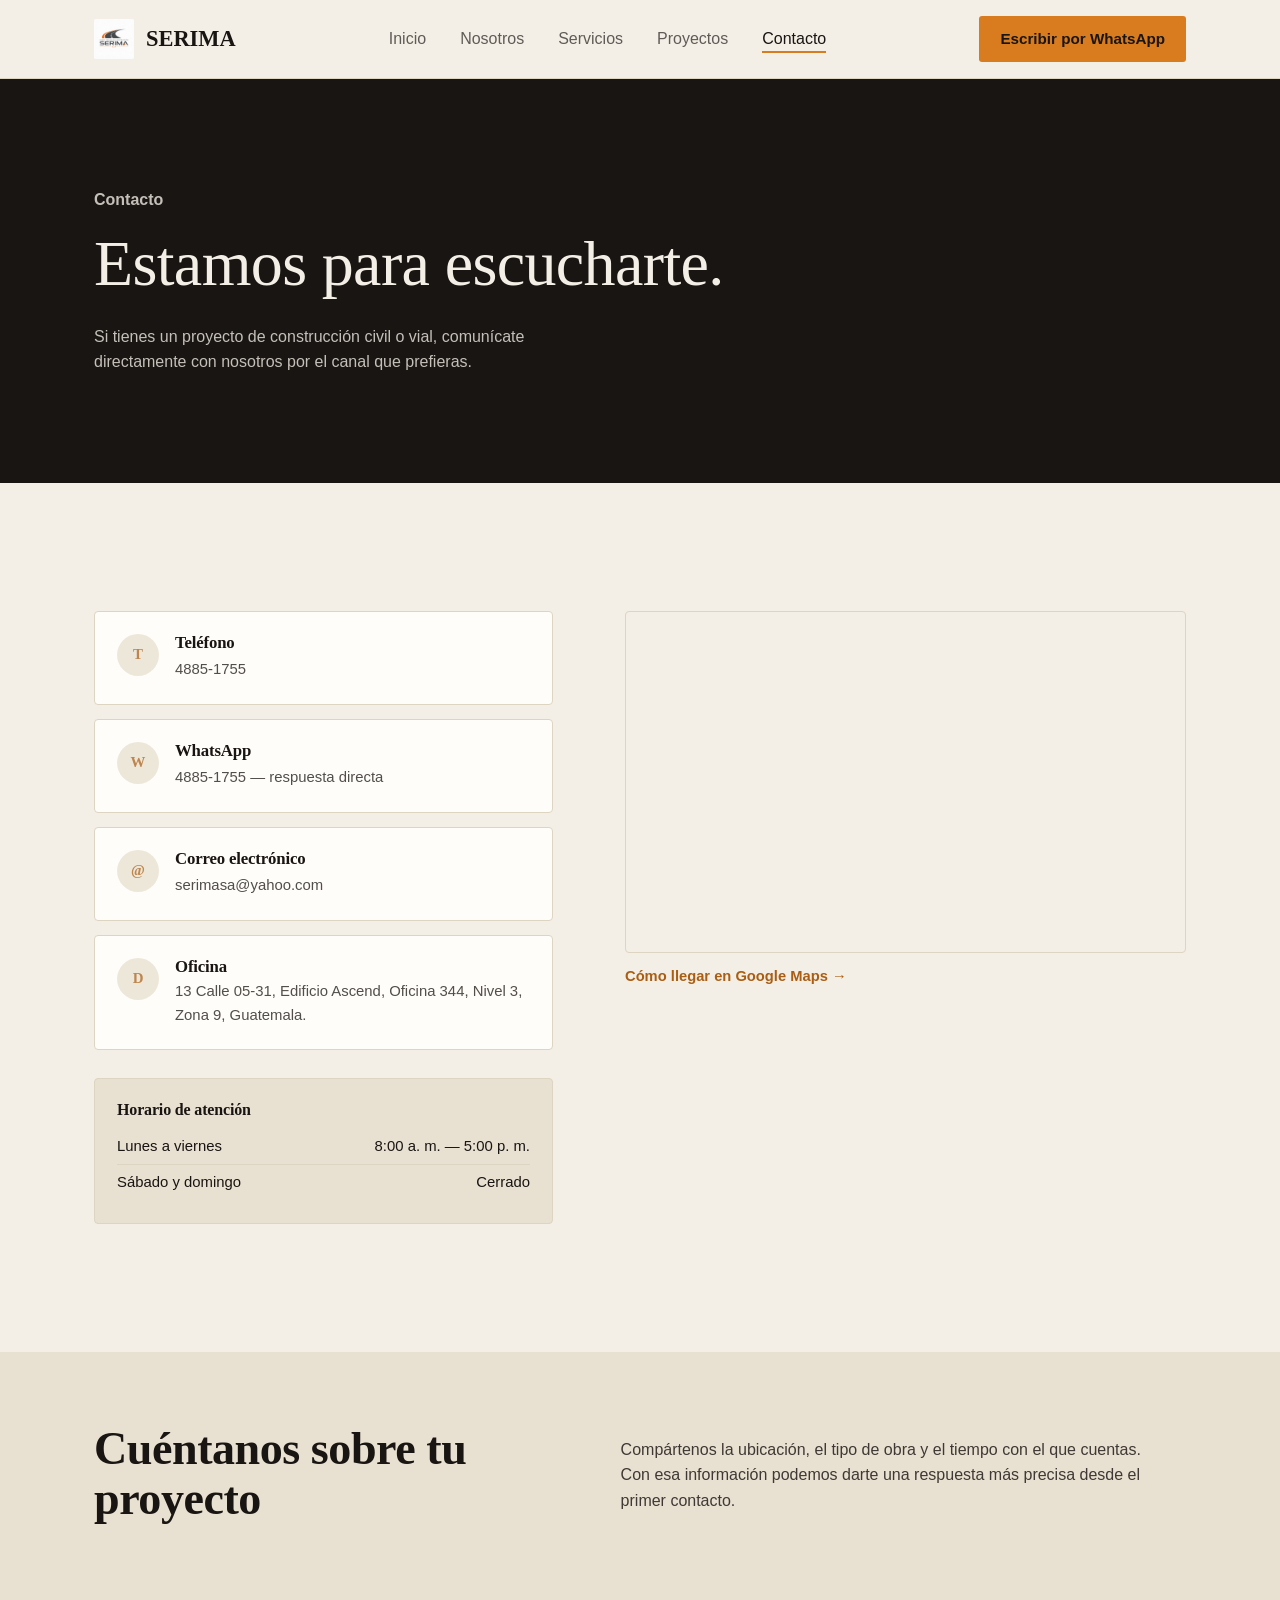
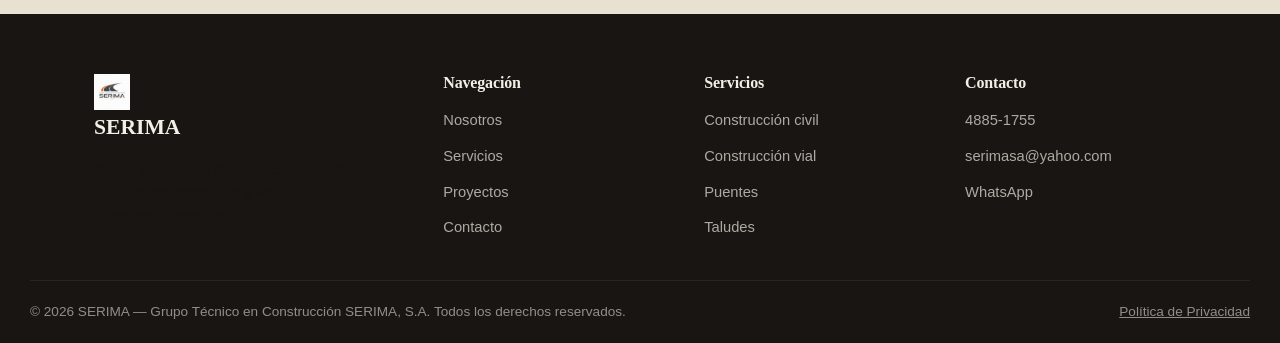
==== commit a1855b12: "Update contacto.html" ====
--- a/contacto.html
+++ b/contacto.html
@@ -101,8 +101,11 @@
 <footer class="site-footer">
   <div class="container footer-grid">
     <div class="footer-brand">
-      <span class="site-logo-text">SERIMA</span>
-      <p>Grupo Técnico en Construcción Selma, S.A. Construcción civil y vial en Guatemala desde 2011.</p>
+      <div class="footer-logo-row">
+        <span class="footer-logo-mark"><img src="recursos/LOGO SERIMA.jpeg" alt="Logotipo de SERIMA"></span>
+        <span class="site-logo-text">SERIMA</span>
+      </div>
+      <p>Grupo Técnico en Construcción SERIMA, S.A. Construcción civil y vial en Guatemala desde 2011.</p>
     </div>
     <div class="footer-col">
       <h4>Navegación</h4>
@@ -132,7 +135,7 @@
     </div>
   </div>
   <div class="container footer-bottom">
-    <span>&copy; <span id="footer-year">2026</span> SERIMA — Grupo Técnico en Construcción Selma, S.A. Todos los derechos reservados.</span>
+    <span>&copy; <span id="footer-year">2026</span> SERIMA — Grupo Técnico en Construcción SERIMA, S.A. Todos los derechos reservados.</span>
     <a href="privacidad.html">Política de Privacidad</a>
   </div>
 </footer>
--- a/styles.css
+++ b/styles.css
@@ -268,6 +268,9 @@
 .statement-grid { display: grid; grid-template-columns: 0.9fr 1.1fr; gap: clamp(28px, 5vw, 64px); align-items: center; }
 .statement h2 { margin: 0; }
 .statement p { margin: 0; max-width: 54ch; font-size: 1.05rem; }
+.statement-brand-mark { display: flex; align-items: center; justify-content: flex-start; }
+.statement-brand-mark img { width: clamp(96px, 14vw, 140px); height: auto; border-radius: 4px; }
+@media (max-width: 900px) { .statement-brand-mark { order: -1; } }
 
 /* =========================================================
    SPLIT (imagen + texto) — usado en Nosotros / index
@@ -297,7 +300,8 @@
   display: grid; grid-template-columns: repeat(3, 1fr); gap: 1px;
   background: var(--line); border: 1px solid var(--line); margin-top: 40px;
 }
-.value-card { background: var(--card); padding: 32px 30px; }
+.value-card { background: var(--card); padding: 32px 30px; transition: background 0.2s ease; }
+.value-card:hover { background: var(--stone-deep); }
 .value-card h3 { margin-bottom: 8px; font-size: 1.2rem; }
 .value-card p { font-size: 0.95rem; margin-bottom: 0; }
 
@@ -426,6 +430,7 @@
 .cta-band h2 { color: var(--stone); margin-bottom: 10px; font-size: clamp(1.8rem, 3.2vw, 2.5rem); }
 .cta-band p { color: var(--stone); opacity: 0.7; margin-bottom: 0; max-width: 48ch; }
 .cta-band-actions { display: flex; gap: 14px; flex-wrap: wrap; }
+.cta-band-logo { height: 40px; width: auto; border-radius: 3px; margin-bottom: 18px; }
 
 /* =========================================================
    CONTACTO
@@ -446,8 +451,14 @@
 .contact-channel h3 { font-size: 1.05rem; margin-bottom: 4px; }
 .contact-channel span, .contact-channel p { font-size: 0.93rem; margin-bottom: 0; opacity: 0.75; }
 
+.contact-map-col { display: flex; flex-direction: column; gap: 12px; }
 .contact-map { border-radius: 4px; overflow: hidden; border: 1px solid var(--line); min-height: 340px; }
 .contact-map iframe { width: 100%; height: 100%; min-height: 340px; border: 0; display: block; }
+.map-directions-link {
+  align-self: flex-start; font-weight: 600; font-size: 0.92rem; color: var(--amber-deep);
+  text-decoration: none; transition: color 0.2s ease;
+}
+.map-directions-link:hover { color: var(--basalt); text-decoration: underline; }
 
 .hours-card { margin-top: 14px; padding: 22px; border: 1px solid var(--line); background: var(--stone-deep); border-radius: 4px; }
 .hours-card h3 { font-size: 1rem; margin-bottom: 10px; }
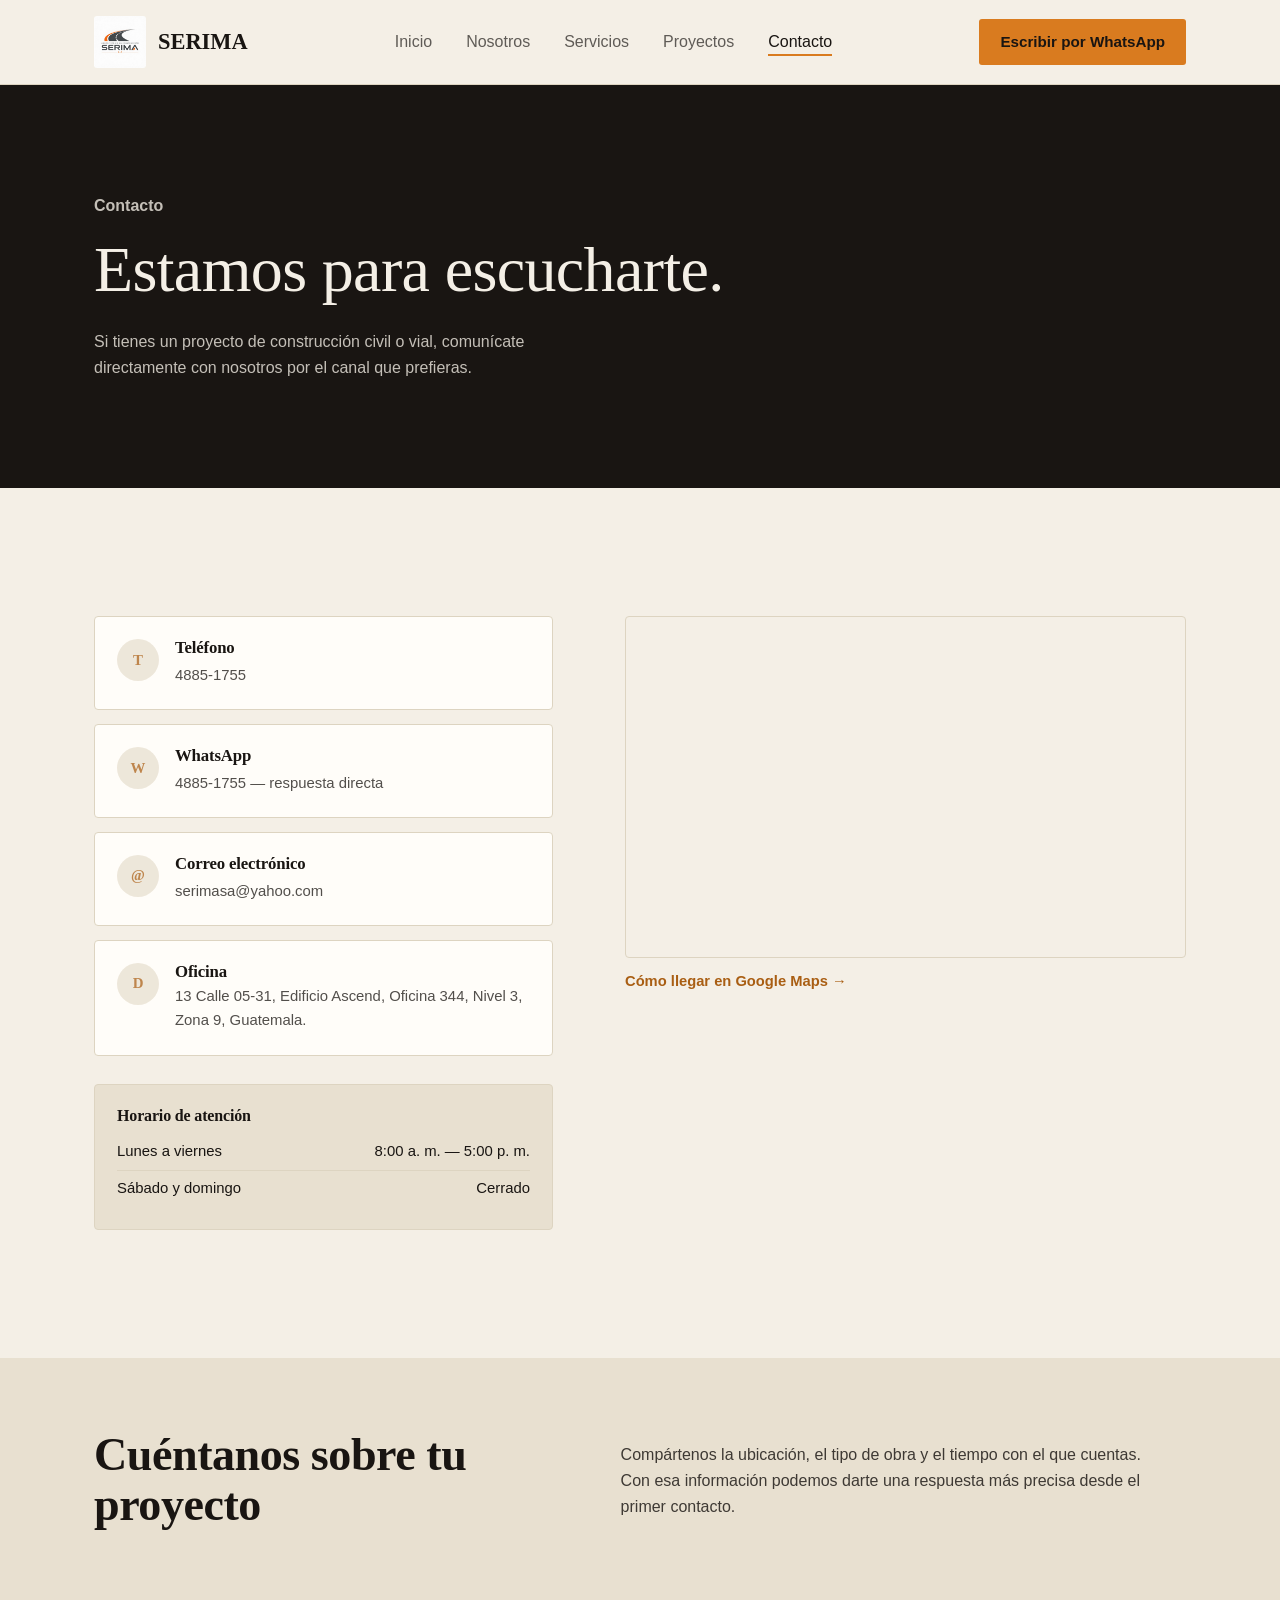
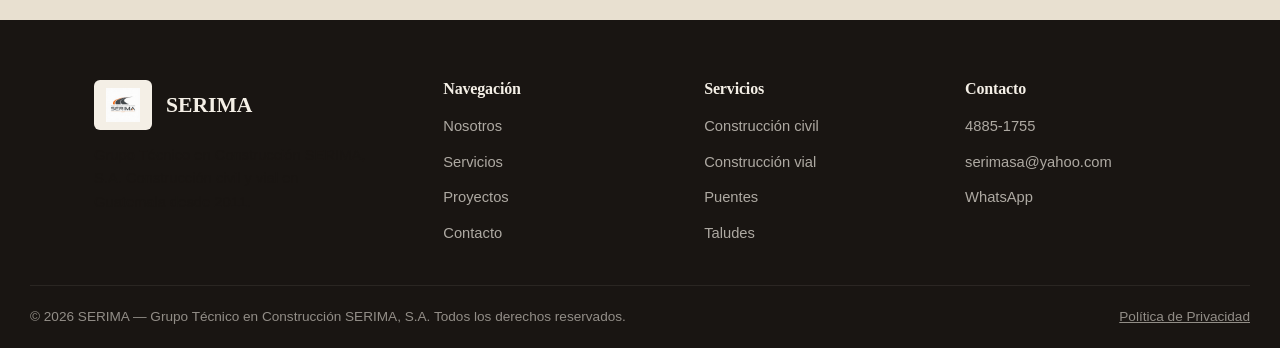
==== commit 04a51c6b: "Update contacto.html" ====
--- a/contacto.html
+++ b/contacto.html
@@ -8,7 +8,19 @@
 <title>Contacto | SERIMA — Grupo Técnico en Construcción</title>
 <meta name="description" content="Contacta a SERIMA para tu próximo proyecto de construcción civil o vial en Guatemala. Teléfono, WhatsApp, correo y dirección de oficina.">
 <link rel="canonical" href="https://serimagt.com/contacto.html">
+<meta property="og:type" content="website">
+<meta property="og:site_name" content="SERIMA">
+<meta property="og:title" content="Contacto | SERIMA">
+<meta property="og:description" content="Contacta a SERIMA para tu próximo proyecto de construcción civil o vial en Guatemala. Teléfono, WhatsApp, correo y dirección de oficina.">
+<meta property="og:url" content="https://serimagt.com/contacto.html">
+<meta property="og:image" content="https://serimagt.com/recursos/LOGO%20SERIMA.jpeg">
+<meta property="og:locale" content="es_GT">
+<meta name="twitter:card" content="summary_large_image">
 <link rel="icon" href="recursos/LOGO SERIMA.jpeg">
+<meta name="theme-color" content="#191512">
+<link rel="preconnect" href="https://fonts.googleapis.com">
+<link rel="preconnect" href="https://fonts.gstatic.com" crossorigin>
+<link href="https://fonts.googleapis.com/css2?family=Fraunces:opsz,wght@9..144,400;9..144,500;9..144,600;9..144,700&family=Inter:wght@400;500;600;700&display=swap" rel="stylesheet">
 <link rel="stylesheet" href="styles.css">
 </head>
 <body>
--- a/styles.css
+++ b/styles.css
@@ -1,5 +1,5 @@
 /* =========================================================
-   SERIMA — Grupo Técnico en Construcción Selma, S.A.
+   SERIMA — Grupo Técnico en Construcción SERIMA, S.A.
    Sistema visual
 
    Dirección: la empresa construye sobre terreno real —
@@ -141,7 +141,7 @@
   padding-top: 16px; padding-bottom: 16px;
 }
 .site-logo { display: flex; align-items: center; gap: 12px; text-decoration: none; color: var(--basalt); }
-.site-logo img { height: 40px; width: auto; border-radius: 2px; }
+.site-logo img { height: 52px; width: auto; border-radius: 3px; }
 .site-logo-text { font-family: var(--font-display); font-weight: 600; font-size: 1.4rem; }
 
 .main-nav ul { display: flex; gap: 34px; }
@@ -430,7 +430,8 @@
 .cta-band h2 { color: var(--stone); margin-bottom: 10px; font-size: clamp(1.8rem, 3.2vw, 2.5rem); }
 .cta-band p { color: var(--stone); opacity: 0.7; margin-bottom: 0; max-width: 48ch; }
 .cta-band-actions { display: flex; gap: 14px; flex-wrap: wrap; }
-.cta-band-logo { height: 40px; width: auto; border-radius: 3px; margin-bottom: 18px; }
+.cta-band-logo-mark { display: inline-flex; background: var(--stone); padding: 10px 14px; border-radius: 6px; line-height: 0; margin-bottom: 20px; }
+.cta-band-logo { height: 44px; width: auto; display: block; }
 
 /* =========================================================
    CONTACTO
@@ -479,8 +480,10 @@
 .site-footer { background: var(--basalt); color: var(--stone); padding-top: 60px; }
 .footer-grid { display: grid; grid-template-columns: 1.4fr 1fr 1fr 1fr; gap: 40px; padding-bottom: 40px; }
 .footer-brand { display: flex; flex-direction: column; gap: 14px; }
+.footer-logo-row { display: flex; align-items: center; gap: 14px; }
+.footer-logo-mark { display: inline-flex; background: var(--stone); padding: 8px 12px; border-radius: 6px; line-height: 0; }
+.footer-brand img { height: 34px; width: auto; display: block; }
 .footer-brand .site-logo-text { font-size: 1.35rem; color: var(--stone); }
-.footer-brand img { height: 36px; }
 .footer-brand p { font-size: 0.92rem; opacity: 0.62; margin: 0; max-width: 34ch; }
 .footer-col h4 { font-size: 1rem; color: var(--stone); margin-bottom: 16px; }
 .footer-col ul { display: grid; gap: 10px; }
